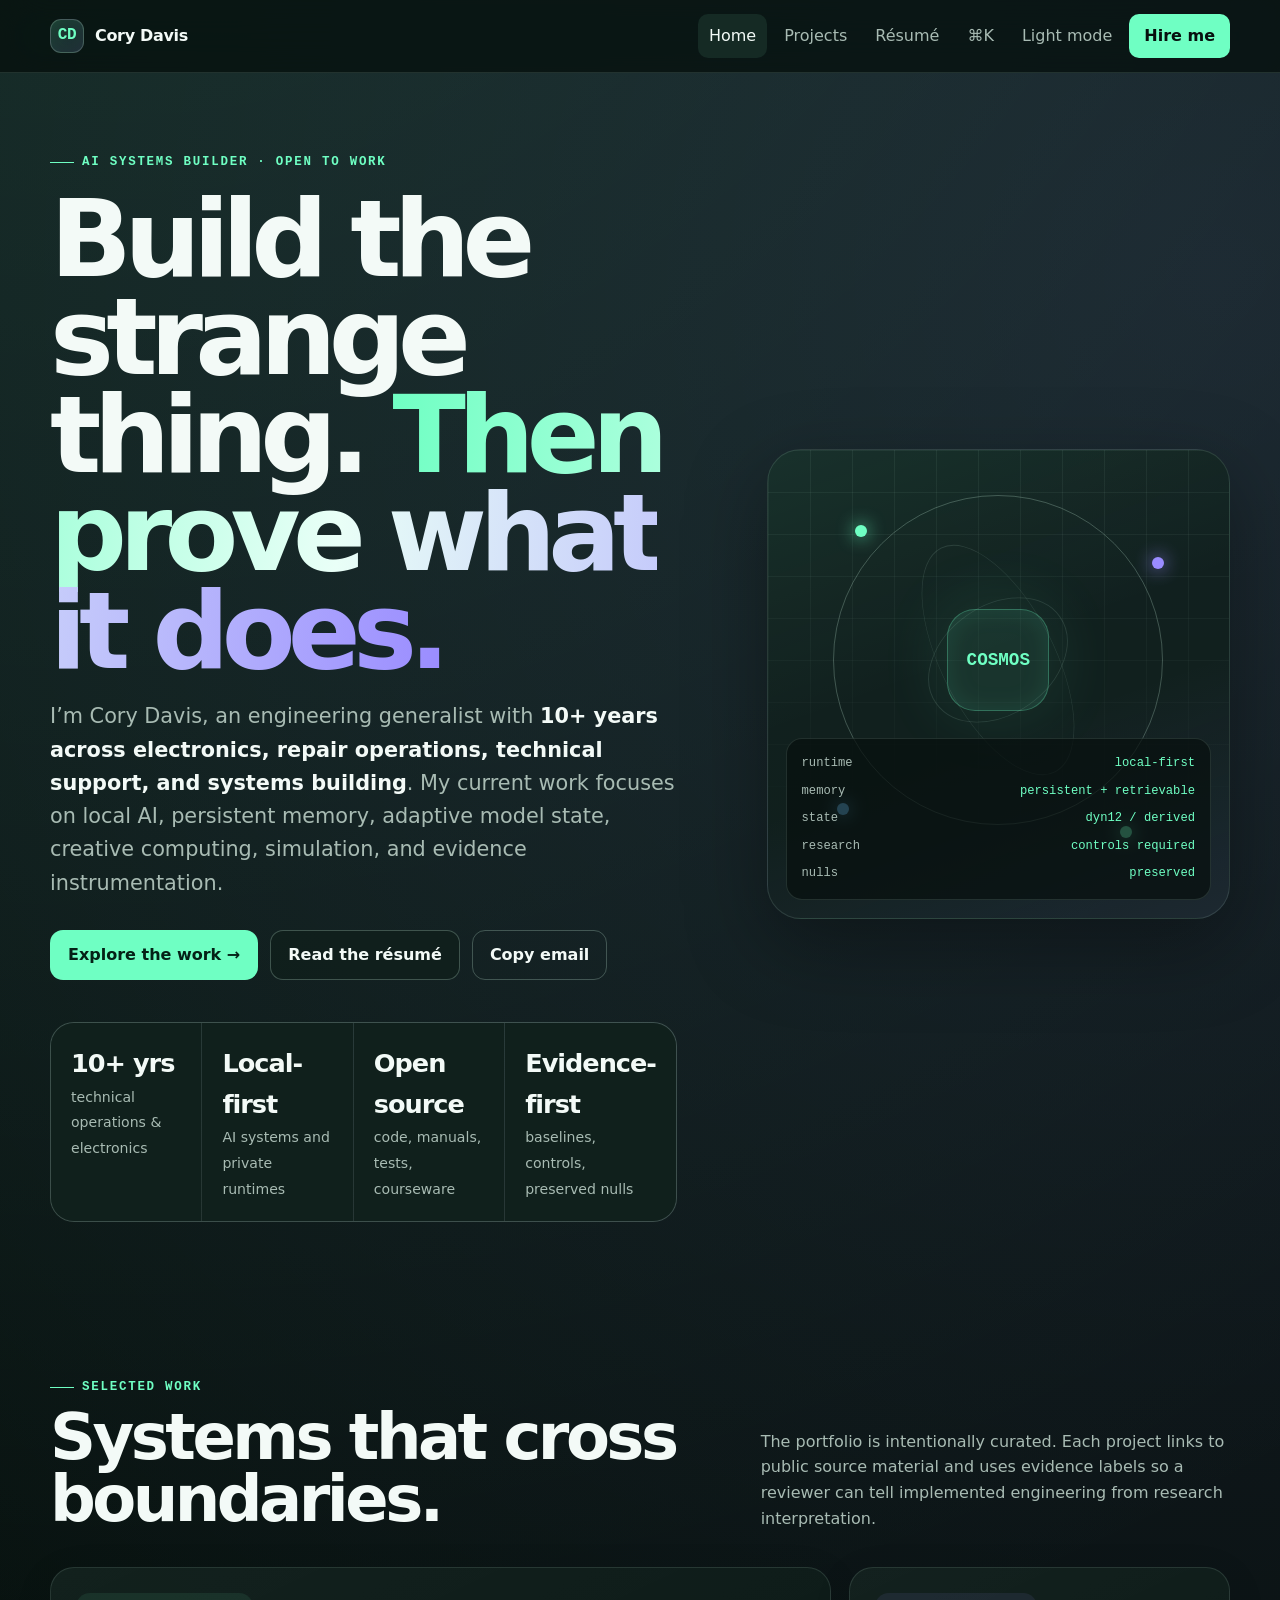
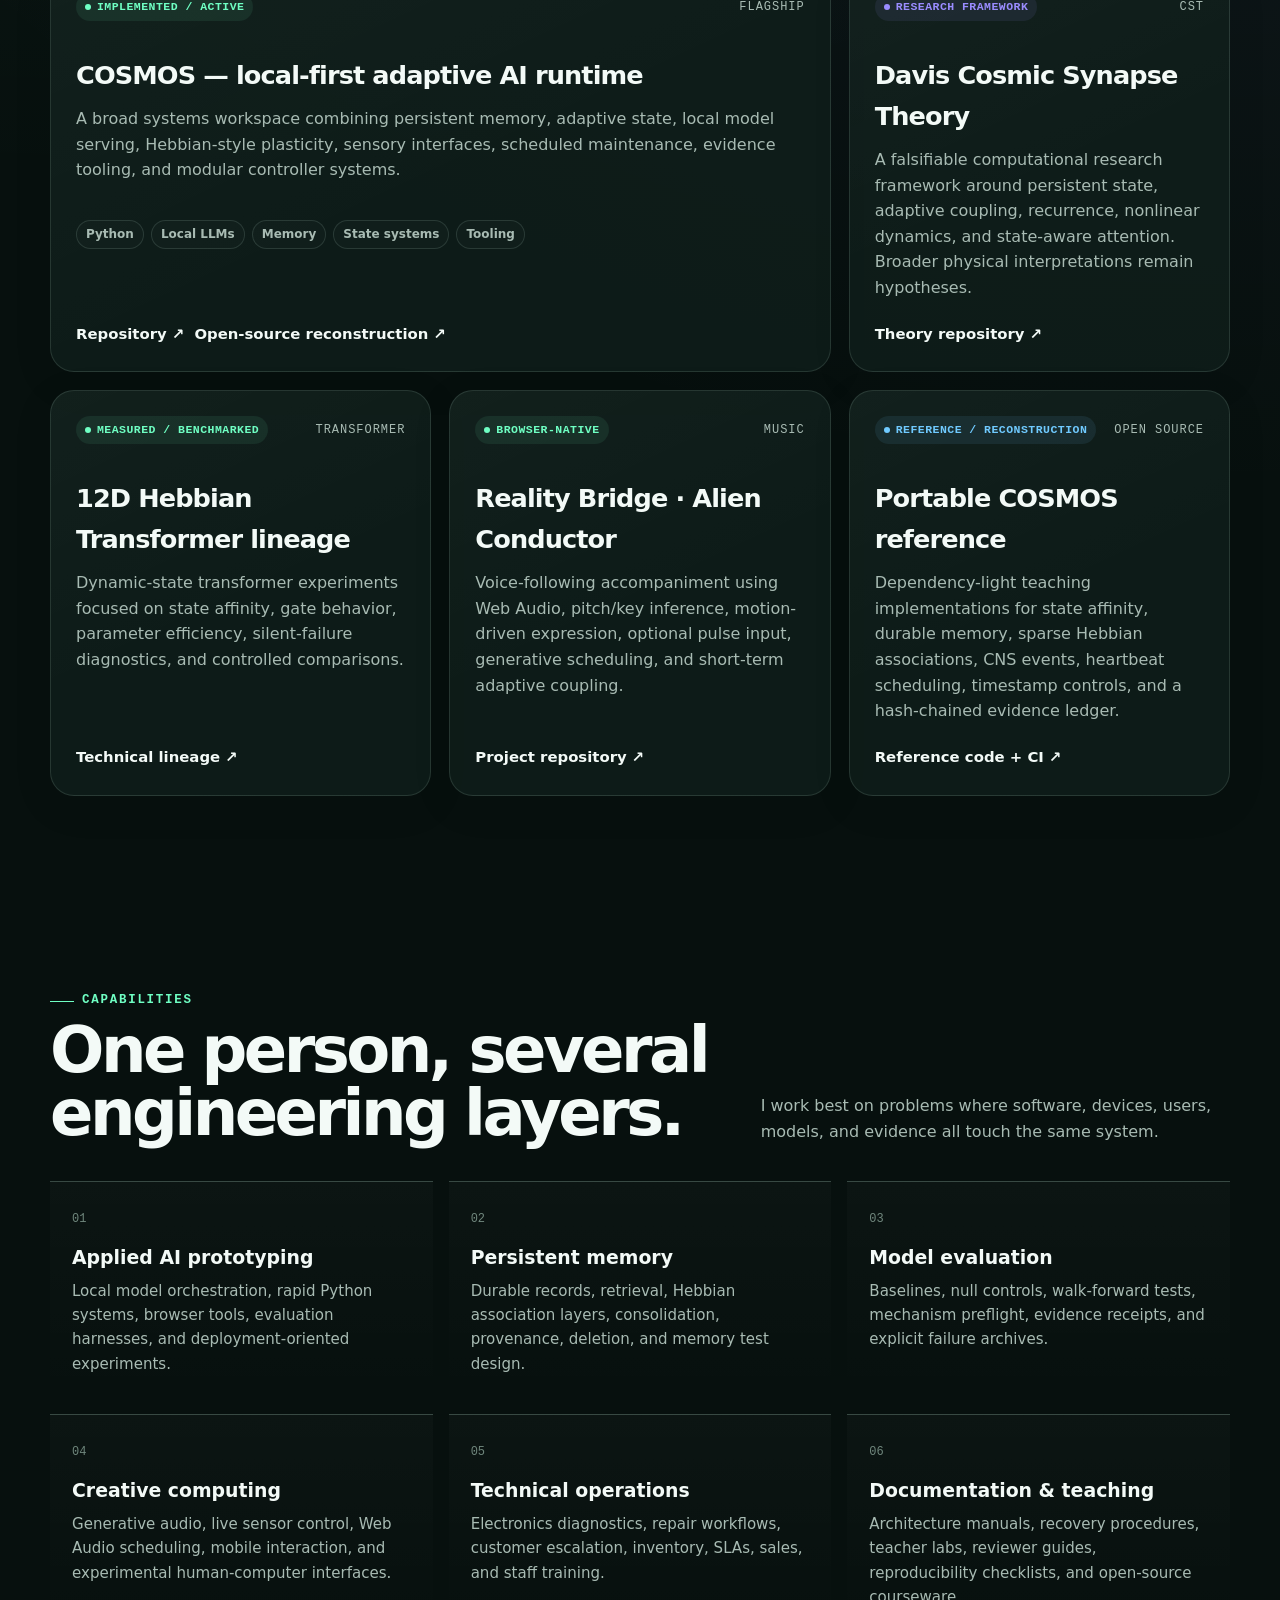
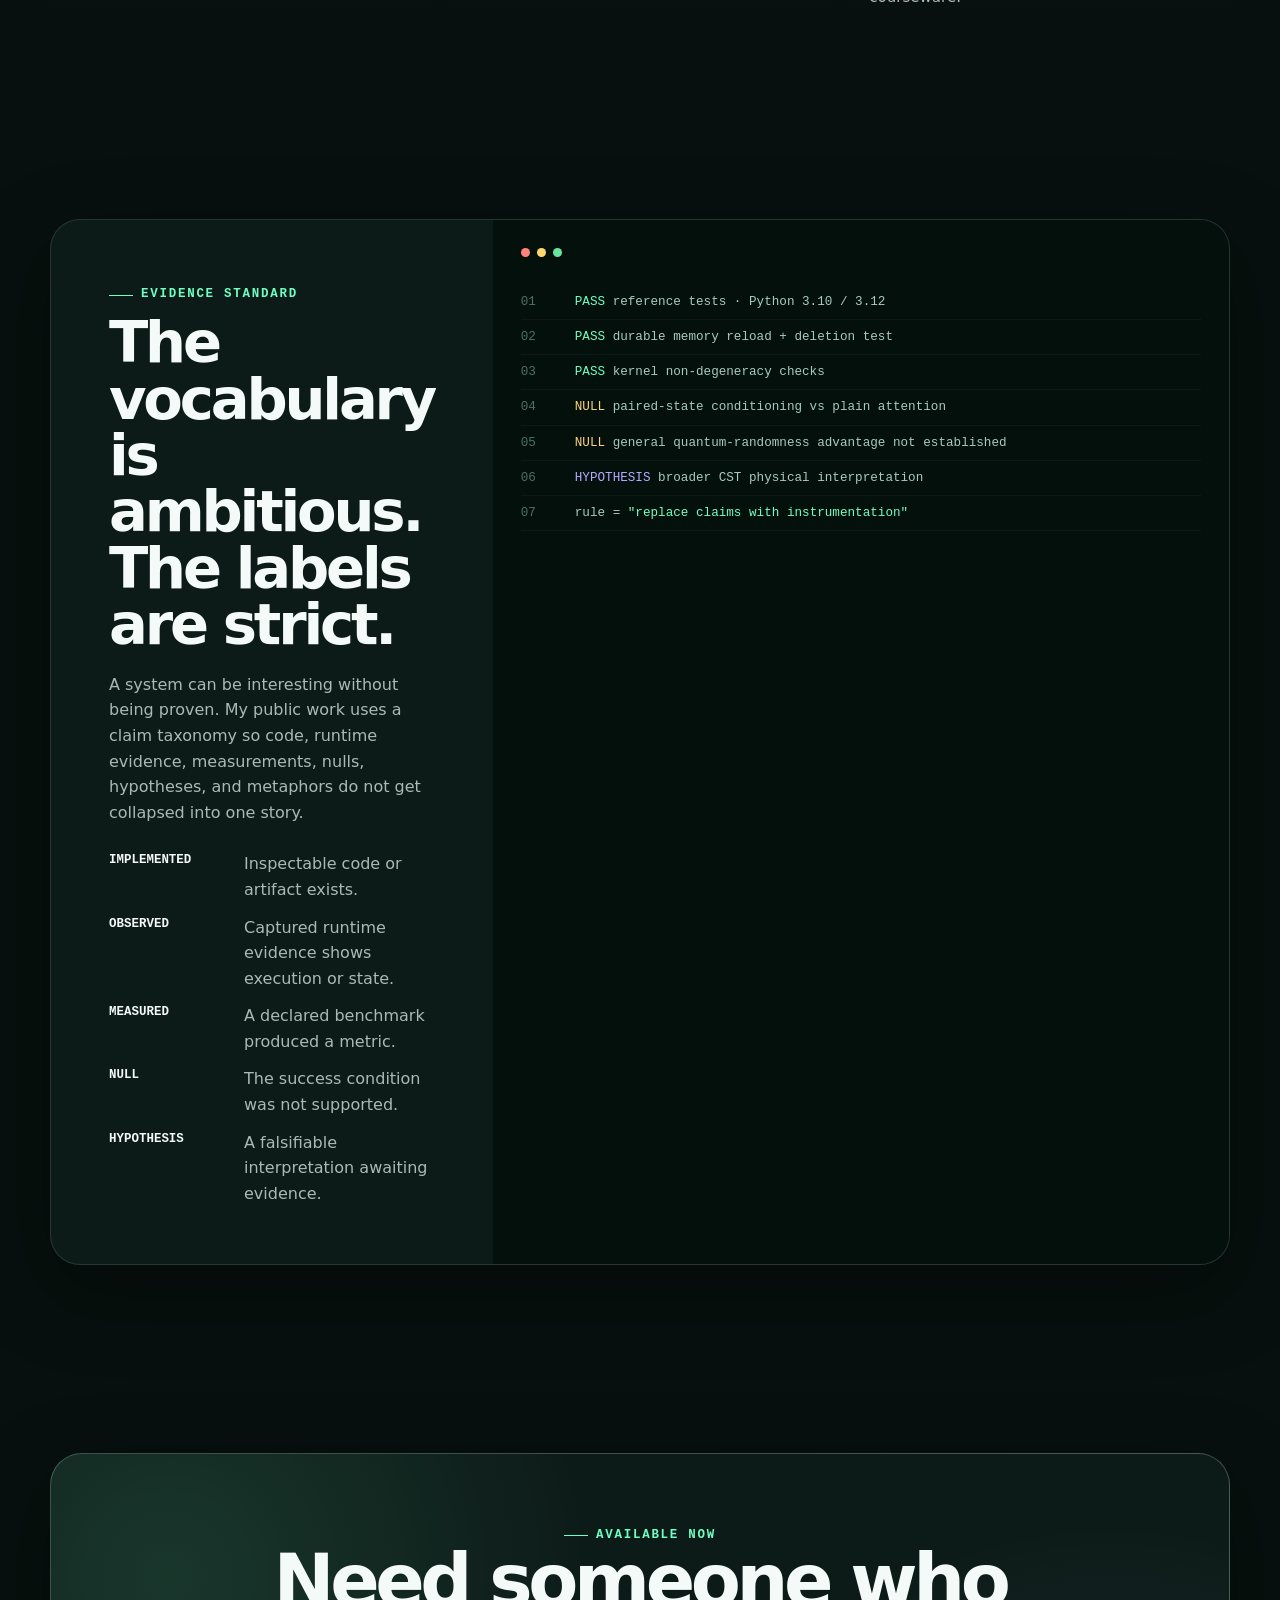
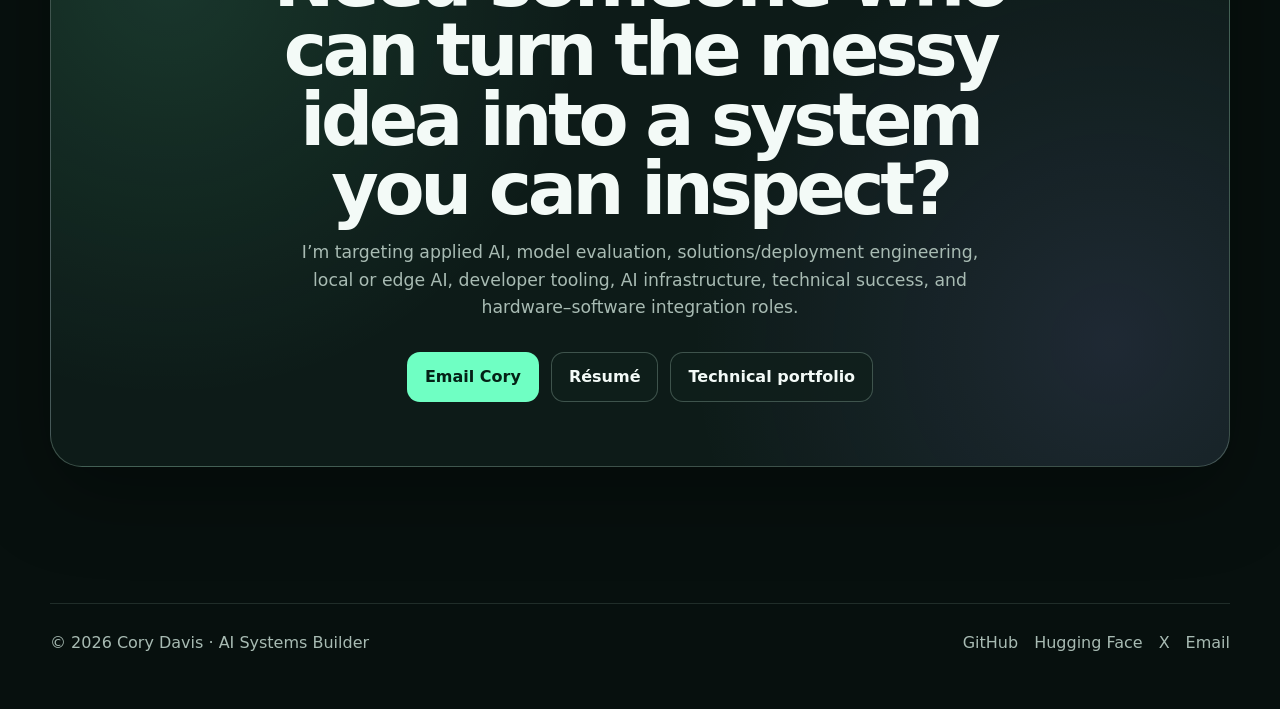
==== index.html @ ccd1b3ae "build: add recruiter homepage project explorer resume and Pages deployment" ====
<!doctype html>
<html lang="en">
<head>
  <meta charset="utf-8" />
  <meta name="viewport" content="width=device-width, initial-scale=1, viewport-fit=cover" />
  <meta name="theme-color" content="#07100e" />
  <meta name="description" content="Cory Davis — AI systems builder working across local AI, persistent memory, adaptive state, model evaluation, creative computing, simulation, and electronics." />
  <meta property="og:title" content="Cory Davis — AI Systems Builder" />
  <meta property="og:description" content="Local AI. Persistent memory. Adaptive systems. Evidence-first engineering." />
  <meta property="og:type" content="website" />
  <meta property="og:url" content="https://navisworld.github.io/Cory-Davis-portfolio-/" />
  <title>Cory Davis — AI Systems Builder</title>
  <link rel="canonical" href="https://navisworld.github.io/Cory-Davis-portfolio-/" />
  <link rel="stylesheet" href="styles.css" />
  <script type="application/ld+json">{"@context":"https://schema.org","@type":"Person","name":"Cory Davis","jobTitle":"AI Systems Builder","email":"mailto:pheras.king@gmail.com","url":"https://navisworld.github.io/Cory-Davis-portfolio-/","sameAs":["https://github.com/NavisWORLD","https://huggingface.co/phera-ra/QC67_cosmo","https://x.com/corebear667"]}</script>
</head>
<body>
  <a class="skip-link" href="#content">Skip to content</a>

  <header class="site-header">
    <div class="site-shell header-inner">
      <a class="brand" href="index.html" aria-label="Cory Davis home"><span class="brand-mark">CD</span><span class="brand-text">Cory Davis</span></a>
      <nav class="nav" aria-label="Primary navigation">
        <a href="index.html" aria-current="page">Home</a>
        <a href="projects.html">Projects</a>
        <a href="resume.html">Résumé</a>
        <button type="button" data-command-open title="Open command palette">⌘K</button>
        <button type="button" data-theme-toggle><span data-theme-label>Light mode</span></button>
        <a class="hire-link" href="mailto:pheras.king@gmail.com?subject=Opportunity%20for%20Cory%20Davis">Hire me</a>
      </nav>
    </div>
  </header>

  <main id="content">
    <section class="hero">
      <div class="site-shell">
        <div class="hero-grid">
          <div class="reveal">
            <span class="eyebrow">AI systems builder · open to work</span>
            <h1>Build the strange thing. <span class="gradient-text">Then prove what it does.</span></h1>
            <p class="hero-copy">I’m Cory Davis, an engineering generalist with <strong>10+ years across electronics, repair operations, technical support, and systems building</strong>. My current work focuses on local AI, persistent memory, adaptive model state, creative computing, simulation, and evidence instrumentation.</p>
            <div class="hero-actions">
              <a class="btn btn-primary" href="projects.html">Explore the work →</a>
              <a class="btn" href="resume.html">Read the résumé</a>
              <button class="btn btn-ghost" type="button" data-copy-email>Copy email</button>
            </div>

            <div class="stat-strip" aria-label="Career focus summary">
              <div class="stat"><strong>10+ yrs</strong><span>technical operations & electronics</span></div>
              <div class="stat"><strong>Local-first</strong><span>AI systems and private runtimes</span></div>
              <div class="stat"><strong>Open source</strong><span>code, manuals, tests, courseware</span></div>
              <div class="stat"><strong>Evidence-first</strong><span>baselines, controls, preserved nulls</span></div>
            </div>
          </div>

          <div class="hero-panel reveal" aria-label="COSMOS architecture visualization">
            <div class="orbit" aria-hidden="true"></div>
            <div class="core">COSMOS</div>
            <div class="node n1" aria-hidden="true"></div>
            <div class="node n2" aria-hidden="true"></div>
            <div class="node n3" aria-hidden="true"></div>
            <div class="node n4" aria-hidden="true"></div>
            <div class="panel-code">
              <div class="code-line"><span>runtime</span><span>local-first</span></div>
              <div class="code-line"><span>memory</span><span>persistent + retrievable</span></div>
              <div class="code-line"><span>state</span><span>dyn12 / derived</span></div>
              <div class="code-line"><span>research</span><span>controls required</span></div>
              <div class="code-line"><span>nulls</span><span>preserved</span></div>
            </div>
          </div>
        </div>
      </div>
    </section>

    <section>
      <div class="site-shell">
        <div class="section-head reveal">
          <div><span class="eyebrow">Selected work</span><h2>Systems that cross boundaries.</h2></div>
          <p>The portfolio is intentionally curated. Each project links to public source material and uses evidence labels so a reviewer can tell implemented engineering from research interpretation.</p>
        </div>

        <div class="cards">
          <article class="card featured reveal">
            <div class="card-kicker"><span class="badge implemented">Implemented / active</span><span>Flagship</span></div>
            <h3>COSMOS — local-first adaptive AI runtime</h3>
            <p>A broad systems workspace combining persistent memory, adaptive state, local model serving, Hebbian-style plasticity, sensory interfaces, scheduled maintenance, evidence tooling, and modular controller systems.</p>
            <div class="tag-row"><span class="tag">Python</span><span class="tag">Local LLMs</span><span class="tag">Memory</span><span class="tag">State systems</span><span class="tag">Tooling</span></div>
            <div class="card-links"><a class="inline-link" href="https://github.com/NavisWORLD/Cosmos" target="_blank" rel="noreferrer">Repository ↗</a><a class="inline-link" href="https://github.com/NavisWORLD/Cosmos/pull/2" target="_blank" rel="noreferrer">Open-source reconstruction ↗</a></div>
          </article>

          <article class="card reveal">
            <div class="card-kicker"><span class="badge hypothesis">Research framework</span><span>CST</span></div>
            <h3>Davis Cosmic Synapse Theory</h3>
            <p>A falsifiable computational research framework around persistent state, adaptive coupling, recurrence, nonlinear dynamics, and state-aware attention. Broader physical interpretations remain hypotheses.</p>
            <div class="card-links"><a class="inline-link" href="https://github.com/NavisWORLD/The-theory-of-CST" target="_blank" rel="noreferrer">Theory repository ↗</a></div>
          </article>

          <article class="card reveal">
            <div class="card-kicker"><span class="badge measured">Measured / benchmarked</span><span>Transformer</span></div>
            <h3>12D Hebbian Transformer lineage</h3>
            <p>Dynamic-state transformer experiments focused on state affinity, gate behavior, parameter efficiency, silent-failure diagnostics, and controlled comparisons.</p>
            <div class="card-links"><a class="inline-link" href="https://github.com/NavisWORLD/The-Cosmic-Davis-12D-Hebbian-Transformer-ver.4.2" target="_blank" rel="noreferrer">Technical lineage ↗</a></div>
          </article>

          <article class="card reveal">
            <div class="card-kicker"><span class="badge implemented">Browser-native</span><span>Music</span></div>
            <h3>Reality Bridge · Alien Conductor</h3>
            <p>Voice-following accompaniment using Web Audio, pitch/key inference, motion-driven expression, optional pulse input, generative scheduling, and short-term adaptive coupling.</p>
            <div class="card-links"><a class="inline-link" href="https://github.com/NavisWORLD/-reality-bridge-alien-conductor-local-ai-band" target="_blank" rel="noreferrer">Project repository ↗</a></div>
          </article>

          <article class="card reveal">
            <div class="card-kicker"><span class="badge reconstruction">Reference / reconstruction</span><span>Open source</span></div>
            <h3>Portable COSMOS reference</h3>
            <p>Dependency-light teaching implementations for state affinity, durable memory, sparse Hebbian associations, CNS events, heartbeat scheduling, timestamp controls, and a hash-chained evidence ledger.</p>
            <div class="card-links"><a class="inline-link" href="https://github.com/NavisWORLD/Cosmos/pull/2" target="_blank" rel="noreferrer">Reference code + CI ↗</a></div>
          </article>
        </div>
      </div>
    </section>

    <section>
      <div class="site-shell">
        <div class="section-head reveal">
          <div><span class="eyebrow">Capabilities</span><h2>One person, several engineering layers.</h2></div>
          <p>I work best on problems where software, devices, users, models, and evidence all touch the same system.</p>
        </div>
        <div class="capability-grid">
          <div class="capability reveal"><span class="number">01</span><h3>Applied AI prototyping</h3><p>Local model orchestration, rapid Python systems, browser tools, evaluation harnesses, and deployment-oriented experiments.</p></div>
          <div class="capability reveal"><span class="number">02</span><h3>Persistent memory</h3><p>Durable records, retrieval, Hebbian association layers, consolidation, provenance, deletion, and memory test design.</p></div>
          <div class="capability reveal"><span class="number">03</span><h3>Model evaluation</h3><p>Baselines, null controls, walk-forward tests, mechanism preflight, evidence receipts, and explicit failure archives.</p></div>
          <div class="capability reveal"><span class="number">04</span><h3>Creative computing</h3><p>Generative audio, live sensor control, Web Audio scheduling, mobile interaction, and experimental human-computer interfaces.</p></div>
          <div class="capability reveal"><span class="number">05</span><h3>Technical operations</h3><p>Electronics diagnostics, repair workflows, customer escalation, inventory, SLAs, sales, and staff training.</p></div>
          <div class="capability reveal"><span class="number">06</span><h3>Documentation & teaching</h3><p>Architecture manuals, recovery procedures, teacher labs, reviewer guides, reproducibility checklists, and open-source courseware.</p></div>
        </div>
      </div>
    </section>

    <section>
      <div class="site-shell">
        <div class="evidence-panel reveal">
          <div class="evidence-copy">
            <span class="eyebrow">Evidence standard</span>
            <h2>The vocabulary is ambitious. The labels are strict.</h2>
            <p>A system can be interesting without being proven. My public work uses a claim taxonomy so code, runtime evidence, measurements, nulls, hypotheses, and metaphors do not get collapsed into one story.</p>
            <ul class="evidence-list">
              <li><strong>IMPLEMENTED</strong><span>Inspectable code or artifact exists.</span></li>
              <li><strong>OBSERVED</strong><span>Captured runtime evidence shows execution or state.</span></li>
              <li><strong>MEASURED</strong><span>A declared benchmark produced a metric.</span></li>
              <li><strong>NULL</strong><span>The success condition was not supported.</span></li>
              <li><strong>HYPOTHESIS</strong><span>A falsifiable interpretation awaiting evidence.</span></li>
            </ul>
          </div>
          <div class="evidence-code" aria-label="Example evidence terminal">
            <div class="terminal-head"><span></span><span></span><span></span></div>
            <div class="terminal-line"><span class="ln">01</span><span><span class="ok">PASS</span> reference tests · Python 3.10 / 3.12</span></div>
            <div class="terminal-line"><span class="ln">02</span><span><span class="ok">PASS</span> durable memory reload + deletion test</span></div>
            <div class="terminal-line"><span class="ln">03</span><span><span class="ok">PASS</span> kernel non-degeneracy checks</span></div>
            <div class="terminal-line"><span class="ln">04</span><span><span class="warn">NULL</span> paired-state conditioning vs plain attention</span></div>
            <div class="terminal-line"><span class="ln">05</span><span><span class="warn">NULL</span> general quantum-randomness advantage not established</span></div>
            <div class="terminal-line"><span class="ln">06</span><span><span class="violet">HYPOTHESIS</span> broader CST physical interpretation</span></div>
            <div class="terminal-line"><span class="ln">07</span><span>rule = <span class="ok">"replace claims with instrumentation"</span></span></div>
          </div>
        </div>
      </div>
    </section>

    <section>
      <div class="site-shell">
        <div class="cta reveal">
          <span class="eyebrow">Available now</span>
          <h2>Need someone who can turn the messy idea into a system you can inspect?</h2>
          <p>I’m targeting applied AI, model evaluation, solutions/deployment engineering, local or edge AI, developer tooling, AI infrastructure, technical success, and hardware–software integration roles.</p>
          <div class="hero-actions"><a class="btn btn-primary" href="mailto:pheras.king@gmail.com?subject=Let%27s%20talk%20about%20a%20role">Email Cory</a><a class="btn" href="resume.html">Résumé</a><a class="btn" href="projects.html">Technical portfolio</a></div>
        </div>
      </div>
    </section>
  </main>

  <footer class="site-footer">
    <div class="site-shell footer-grid">
      <span>© <span data-year></span> Cory Davis · AI Systems Builder</span>
      <div class="footer-links"><a href="https://github.com/NavisWORLD" target="_blank" rel="noreferrer">GitHub</a><a href="https://huggingface.co/phera-ra/QC67_cosmo" target="_blank" rel="noreferrer">Hugging Face</a><a href="https://x.com/corebear667" target="_blank" rel="noreferrer">X</a><a href="mailto:pheras.king@gmail.com">Email</a></div>
    </div>
  </footer>

  <div class="command-palette" data-command-palette aria-hidden="true">
    <div class="command-box" role="dialog" aria-modal="true" aria-label="Quick navigation">
      <input class="command-input" data-command-input type="search" placeholder="Jump to a page or project…" aria-label="Search portfolio commands" />
      <div class="command-results">
        <a class="command-item" data-command-item href="projects.html"><span>Explore all projects</span><span class="command-key">Projects</span></a>
        <a class="command-item" data-command-item href="resume.html"><span>Open web résumé</span><span class="command-key">Résumé</span></a>
        <a class="command-item" data-command-item href="https://github.com/NavisWORLD/Cosmos" target="_blank" rel="noreferrer"><span>Open COSMOS</span><span class="command-key">GitHub</span></a>
        <a class="command-item" data-command-item href="https://github.com/NavisWORLD/The-theory-of-CST" target="_blank" rel="noreferrer"><span>Read CST repository</span><span class="command-key">Research</span></a>
        <a class="command-item" data-command-item href="mailto:pheras.king@gmail.com"><span>Contact Cory</span><span class="command-key">Email</span></a>
      </div>
    </div>
  </div>

  <script src="app.js" defer></script>
</body>
</html>
---- styles.css ----
:root {
  color-scheme: dark;
  --bg: #07100e;
  --bg-soft: #0b1714;
  --panel: rgba(16, 31, 27, 0.78);
  --panel-solid: #10201c;
  --panel-2: #152a24;
  --text: #f3faf7;
  --muted: #a8bbb3;
  --faint: #70877d;
  --line: rgba(211, 255, 234, 0.12);
  --line-strong: rgba(211, 255, 234, 0.24);
  --accent: #6fffc3;
  --accent-2: #9a8cff;
  --accent-3: #70caff;
  --warning: #ffd479;
  --danger: #ff8e9e;
  --shadow: 0 26px 80px rgba(0, 0, 0, 0.34);
  --radius: 24px;
  --radius-sm: 14px;
  --max: 1180px;
  --mono: "SFMono-Regular", Consolas, "Liberation Mono", Menlo, monospace;
  --sans: Inter, ui-sans-serif, system-ui, -apple-system, BlinkMacSystemFont, "Segoe UI", sans-serif;
}

:root[data-theme="light"] {
  color-scheme: light;
  --bg: #f3f8f5;
  --bg-soft: #eaf2ed;
  --panel: rgba(255, 255, 255, 0.82);
  --panel-solid: #ffffff;
  --panel-2: #e5eee9;
  --text: #13231d;
  --muted: #536961;
  --faint: #708079;
  --line: rgba(18, 58, 43, 0.12);
  --line-strong: rgba(18, 58, 43, 0.24);
  --accent: #087f58;
  --accent-2: #6556d8;
  --accent-3: #126d9e;
  --shadow: 0 26px 80px rgba(26, 61, 47, 0.14);
}

* { box-sizing: border-box; }
html { scroll-behavior: smooth; }
body {
  margin: 0;
  min-height: 100vh;
  background:
    radial-gradient(circle at 10% -10%, rgba(111,255,195,.13), transparent 38%),
    radial-gradient(circle at 95% 5%, rgba(154,140,255,.12), transparent 34%),
    var(--bg);
  color: var(--text);
  font-family: var(--sans);
  line-height: 1.6;
  -webkit-font-smoothing: antialiased;
}

a { color: inherit; }
button, input { font: inherit; }
button { color: inherit; }
img, svg { max-width: 100%; }
::selection { background: rgba(111,255,195,.25); }

.skip-link {
  position: fixed;
  left: 12px;
  top: -60px;
  z-index: 9999;
  padding: 10px 14px;
  border-radius: 10px;
  background: var(--text);
  color: var(--bg);
  transition: top .2s ease;
}
.skip-link:focus { top: 12px; }

.site-shell { width: min(calc(100% - 32px), var(--max)); margin-inline: auto; }

.site-header {
  position: sticky;
  top: 0;
  z-index: 100;
  border-bottom: 1px solid var(--line);
  background: color-mix(in srgb, var(--bg) 78%, transparent);
  backdrop-filter: blur(22px) saturate(140%);
}
.header-inner {
  min-height: 72px;
  display: flex;
  align-items: center;
  justify-content: space-between;
  gap: 20px;
}
.brand {
  display: inline-flex;
  align-items: center;
  gap: 11px;
  text-decoration: none;
  font-weight: 800;
  letter-spacing: -.02em;
}
.brand-mark {
  width: 34px;
  height: 34px;
  display: grid;
  place-items: center;
  border: 1px solid var(--line-strong);
  border-radius: 11px;
  background: linear-gradient(145deg, rgba(111,255,195,.15), rgba(154,140,255,.13));
  font-family: var(--mono);
  color: var(--accent);
  box-shadow: inset 0 0 24px rgba(111,255,195,.08);
}
.nav { display: flex; align-items: center; gap: 6px; }
.nav a, .nav button {
  border: 0;
  background: none;
  text-decoration: none;
  color: var(--muted);
  padding: 9px 11px;
  border-radius: 10px;
  cursor: pointer;
  transition: color .2s ease, background .2s ease;
}
.nav a:hover, .nav a[aria-current="page"], .nav button:hover {
  color: var(--text);
  background: var(--panel-2);
}
.nav .hire-link {
  color: var(--bg);
  background: var(--accent);
  font-weight: 800;
  padding-inline: 15px;
}
.nav .hire-link:hover { color: var(--bg); background: color-mix(in srgb, var(--accent) 84%, white); }
.menu-toggle { display: none; }

.hero {
  min-height: calc(100vh - 72px);
  display: grid;
  align-items: center;
  padding: 72px 0 54px;
}
.hero-grid {
  display: grid;
  grid-template-columns: minmax(0, 1.15fr) minmax(300px, .85fr);
  gap: clamp(38px, 7vw, 92px);
  align-items: center;
}
.eyebrow {
  display: inline-flex;
  align-items: center;
  gap: 8px;
  color: var(--accent);
  font-family: var(--mono);
  text-transform: uppercase;
  font-size: .78rem;
  font-weight: 800;
  letter-spacing: .14em;
}
.eyebrow::before {
  content: "";
  width: 24px;
  height: 1px;
  background: currentColor;
}
.hero h1 {
  margin: 18px 0 20px;
  font-size: clamp(3.15rem, 8.4vw, 7.1rem);
  line-height: .91;
  letter-spacing: -.072em;
  max-width: 10ch;
}
.hero h1 .gradient-text {
  background: linear-gradient(95deg, var(--accent), #e9fff7 44%, var(--accent-2));
  -webkit-background-clip: text;
  background-clip: text;
  color: transparent;
}
.hero-copy {
  max-width: 720px;
  color: var(--muted);
  font-size: clamp(1.08rem, 2vw, 1.3rem);
}
.hero-copy strong { color: var(--text); }
.hero-actions { display: flex; flex-wrap: wrap; gap: 12px; margin-top: 30px; }
.btn {
  display: inline-flex;
  align-items: center;
  justify-content: center;
  gap: 9px;
  min-height: 48px;
  padding: 11px 17px;
  border: 1px solid var(--line-strong);
  border-radius: 13px;
  background: var(--panel);
  color: var(--text);
  text-decoration: none;
  font-weight: 800;
  cursor: pointer;
  transition: transform .18s ease, border .18s ease, background .18s ease;
}
.btn:hover { transform: translateY(-2px); border-color: color-mix(in srgb, var(--accent) 55%, var(--line)); }
.btn-primary { background: var(--accent); color: #042116; border-color: transparent; }
.btn-primary:hover { background: color-mix(in srgb, var(--accent) 88%, white); }
.btn-ghost { background: transparent; }

.hero-panel {
  position: relative;
  min-height: 470px;
  border: 1px solid var(--line);
  border-radius: 34px;
  overflow: hidden;
  background:
    linear-gradient(160deg, rgba(111,255,195,.075), transparent 45%),
    linear-gradient(340deg, rgba(154,140,255,.09), transparent 42%),
    var(--panel);
  box-shadow: var(--shadow);
  isolation: isolate;
}
.hero-panel::before {
  content: "";
  position: absolute;
  inset: 0;
  background-image:
    linear-gradient(var(--line) 1px, transparent 1px),
    linear-gradient(90deg, var(--line) 1px, transparent 1px);
  background-size: 42px 42px;
  mask-image: linear-gradient(to bottom, black, transparent 90%);
  opacity: .55;
  z-index: -1;
}
.orbit {
  position: absolute;
  width: 330px;
  aspect-ratio: 1;
  left: 50%;
  top: 45%;
  transform: translate(-50%, -50%);
  border: 1px solid var(--line-strong);
  border-radius: 50%;
}
.orbit::before, .orbit::after {
  content: "";
  position: absolute;
  inset: 38px;
  border: 1px solid var(--line);
  border-radius: 50%;
  transform: rotate(63deg) scaleY(.45);
}
.orbit::after { inset: 88px; transform: rotate(-35deg) scaleY(.72); }
.core {
  position: absolute;
  left: 50%;
  top: 45%;
  transform: translate(-50%, -50%);
  width: 102px;
  aspect-ratio: 1;
  border-radius: 28px;
  display: grid;
  place-items: center;
  font-family: var(--mono);
  font-size: 1.1rem;
  font-weight: 900;
  color: var(--accent);
  background: rgba(111,255,195,.09);
  border: 1px solid rgba(111,255,195,.3);
  box-shadow: 0 0 70px rgba(111,255,195,.12), inset 0 0 28px rgba(111,255,195,.09);
}
.node {
  position: absolute;
  width: 12px;
  height: 12px;
  border-radius: 50%;
  background: var(--accent);
  box-shadow: 0 0 18px var(--accent);
}
.node.n1 { top: 16%; left: 19%; }
.node.n2 { top: 23%; right: 14%; background: var(--accent-2); box-shadow: 0 0 18px var(--accent-2); }
.node.n3 { bottom: 22%; left: 15%; background: var(--accent-3); box-shadow: 0 0 18px var(--accent-3); }
.node.n4 { bottom: 17%; right: 21%; }
.panel-code {
  position: absolute;
  left: 18px;
  right: 18px;
  bottom: 18px;
  display: grid;
  gap: 8px;
  padding: 15px;
  border: 1px solid var(--line);
  border-radius: 16px;
  background: color-mix(in srgb, var(--bg) 72%, transparent);
  font-family: var(--mono);
  font-size: .76rem;
  color: var(--muted);
}
.code-line { display: flex; justify-content: space-between; gap: 16px; }
.code-line span:last-child { color: var(--accent); }

.stat-strip {
  display: grid;
  grid-template-columns: repeat(4, 1fr);
  gap: 1px;
  margin-top: 42px;
  border: 1px solid var(--line);
  border-radius: var(--radius);
  overflow: hidden;
  background: var(--line);
}
.stat { padding: 20px; background: var(--panel-solid); }
.stat strong { display: block; font-size: 1.6rem; letter-spacing: -.04em; }
.stat span { color: var(--muted); font-size: .88rem; }

section { padding: 94px 0; }
.section-head {
  display: grid;
  grid-template-columns: minmax(0, .8fr) minmax(260px, .55fr);
  gap: 28px;
  align-items: end;
  margin-bottom: 36px;
}
.section-head h2 {
  margin: 8px 0 0;
  font-size: clamp(2.2rem, 5vw, 4.2rem);
  line-height: .98;
  letter-spacing: -.055em;
}
.section-head p { margin: 0; color: var(--muted); }

.cards { display: grid; grid-template-columns: repeat(12, 1fr); gap: 18px; }
.card {
  grid-column: span 4;
  min-height: 320px;
  display: flex;
  flex-direction: column;
  padding: 25px;
  border: 1px solid var(--line);
  border-radius: var(--radius);
  background: linear-gradient(155deg, rgba(255,255,255,.018), transparent 55%), var(--panel);
  box-shadow: 0 10px 40px rgba(0,0,0,.09);
  transition: transform .22s ease, border-color .22s ease, background .22s ease;
}
.card:hover { transform: translateY(-5px); border-color: var(--line-strong); }
.card.featured { grid-column: span 8; }
.card-kicker {
  display: flex;
  align-items: center;
  justify-content: space-between;
  gap: 10px;
  margin-bottom: 34px;
  color: var(--muted);
  font-family: var(--mono);
  font-size: .75rem;
  text-transform: uppercase;
  letter-spacing: .08em;
}
.card h3 { margin: 0 0 10px; font-size: clamp(1.45rem, 2vw, 2rem); letter-spacing: -.035em; }
.card p { color: var(--muted); margin: 0 0 22px; }
.card-links { margin-top: auto; display: flex; flex-wrap: wrap; gap: 10px; }
.inline-link { color: var(--text); text-decoration: none; font-weight: 800; font-size: .93rem; }
.inline-link:hover { color: var(--accent); }

.tag-row { display: flex; flex-wrap: wrap; gap: 7px; margin: 15px 0 22px; }
.tag {
  display: inline-flex;
  align-items: center;
  min-height: 28px;
  padding: 4px 9px;
  border: 1px solid var(--line);
  border-radius: 999px;
  color: var(--muted);
  background: rgba(255,255,255,.015);
  font-size: .75rem;
  font-weight: 700;
}
.badge {
  display: inline-flex;
  align-items: center;
  gap: 6px;
  min-height: 28px;
  padding: 4px 9px;
  border-radius: 999px;
  font-size: .72rem;
  font-weight: 900;
  letter-spacing: .04em;
  text-transform: uppercase;
}
.badge::before { content: ""; width: 6px; height: 6px; border-radius: 50%; background: currentColor; }
.badge.implemented, .badge.measured { color: var(--accent); background: rgba(111,255,195,.08); }
.badge.null { color: var(--warning); background: rgba(255,212,121,.09); }
.badge.hypothesis { color: var(--accent-2); background: rgba(154,140,255,.09); }
.badge.reconstruction { color: var(--accent-3); background: rgba(112,202,255,.09); }

.capability-grid { display: grid; grid-template-columns: repeat(3, 1fr); gap: 16px; }
.capability {
  padding: 22px;
  border-top: 1px solid var(--line-strong);
  background: linear-gradient(to bottom, rgba(255,255,255,.018), transparent);
}
.capability .number { color: var(--faint); font-family: var(--mono); font-size: .75rem; }
.capability h3 { margin: 13px 0 7px; font-size: 1.18rem; }
.capability p { margin: 0; color: var(--muted); font-size: .94rem; }

.evidence-panel {
  display: grid;
  grid-template-columns: .75fr 1.25fr;
  border: 1px solid var(--line);
  border-radius: 30px;
  overflow: hidden;
  background: var(--panel);
  box-shadow: var(--shadow);
}
.evidence-copy { padding: clamp(28px, 5vw, 58px); }
.evidence-copy h2 { margin: 10px 0 18px; font-size: clamp(2.2rem, 4.5vw, 4rem); line-height: .98; letter-spacing: -.055em; }
.evidence-copy p { color: var(--muted); }
.evidence-list { padding: 0; margin: 26px 0 0; list-style: none; display: grid; gap: 12px; }
.evidence-list li { display: grid; grid-template-columns: 120px 1fr; gap: 15px; color: var(--muted); }
.evidence-list strong { color: var(--text); font-family: var(--mono); font-size: .78rem; }
.evidence-code {
  min-height: 520px;
  padding: 28px;
  background: #04100c;
  color: #a8cbbd;
  font-family: var(--mono);
  font-size: .79rem;
  overflow: hidden;
}
:root[data-theme="light"] .evidence-code { background: #10201b; color: #c7dfd5; }
.terminal-head { display: flex; gap: 7px; margin-bottom: 28px; }
.terminal-head span { width: 9px; height: 9px; border-radius: 50%; background: #ff837b; }
.terminal-head span:nth-child(2) { background: #ffd86c; }
.terminal-head span:nth-child(3) { background: #68e69d; }
.terminal-line { display: grid; grid-template-columns: 42px 1fr; gap: 12px; padding: 7px 0; border-bottom: 1px solid rgba(255,255,255,.04); }
.terminal-line .ln { color: #4d7164; }
.terminal-line .ok { color: #6fffc3; }
.terminal-line .warn { color: #ffd479; }
.terminal-line .violet { color: #b5aaff; }

.timeline { position: relative; display: grid; gap: 18px; }
.timeline::before { content: ""; position: absolute; left: 18px; top: 12px; bottom: 12px; width: 1px; background: var(--line-strong); }
.timeline-item { position: relative; display: grid; grid-template-columns: 38px 140px 1fr; gap: 18px; align-items: start; }
.timeline-dot { width: 9px; height: 9px; border-radius: 50%; background: var(--accent); margin: 9px 0 0 14px; box-shadow: 0 0 18px rgba(111,255,195,.4); }
.timeline-year { font-family: var(--mono); color: var(--muted); padding-top: 2px; }
.timeline-body { padding-bottom: 24px; }
.timeline-body h3 { margin: 0 0 7px; }
.timeline-body p { margin: 0; color: var(--muted); }

.cta {
  padding: clamp(30px, 6vw, 64px);
  border: 1px solid var(--line-strong);
  border-radius: 32px;
  background:
    radial-gradient(circle at 10% 20%, rgba(111,255,195,.12), transparent 36%),
    radial-gradient(circle at 90% 80%, rgba(154,140,255,.12), transparent 36%),
    var(--panel);
  text-align: center;
  box-shadow: var(--shadow);
}
.cta h2 { max-width: 820px; margin: 0 auto 16px; font-size: clamp(2.4rem, 5.7vw, 5.2rem); line-height: .95; letter-spacing: -.06em; }
.cta p { max-width: 700px; margin: 0 auto; color: var(--muted); font-size: 1.08rem; }
.cta .hero-actions { justify-content: center; }

.site-footer { padding: 42px 0 54px; color: var(--muted); }
.footer-grid { display: flex; justify-content: space-between; gap: 28px; align-items: center; border-top: 1px solid var(--line); padding-top: 26px; }
.footer-links { display: flex; flex-wrap: wrap; gap: 16px; }
.footer-links a { color: var(--muted); text-decoration: none; }
.footer-links a:hover { color: var(--text); }

.page-hero { padding: 86px 0 38px; }
.page-hero h1 { margin: 15px 0 18px; font-size: clamp(3rem, 7vw, 6.5rem); line-height: .92; letter-spacing: -.065em; }
.page-hero p { max-width: 780px; color: var(--muted); font-size: 1.14rem; }
.filter-bar { display: flex; flex-wrap: wrap; gap: 8px; margin: 28px 0 32px; }
.filter-button {
  border: 1px solid var(--line);
  border-radius: 999px;
  background: transparent;
  color: var(--muted);
  padding: 8px 12px;
  cursor: pointer;
}
.filter-button:hover, .filter-button.active { background: var(--panel-2); color: var(--text); border-color: var(--line-strong); }
.project-list { display: grid; gap: 16px; }
.project-row {
  display: grid;
  grid-template-columns: 190px 1fr minmax(150px, .35fr);
  gap: 24px;
  padding: 25px;
  border: 1px solid var(--line);
  border-radius: 20px;
  background: var(--panel);
}
.project-row[hidden] { display: none; }
.project-row h2 { margin: 0 0 7px; font-size: 1.42rem; }
.project-row p { margin: 0; color: var(--muted); }
.project-meta { font-family: var(--mono); font-size: .77rem; color: var(--faint); }
.project-actions { display: flex; flex-direction: column; gap: 8px; align-items: flex-start; }

.resume-shell { display: grid; grid-template-columns: 260px 1fr; gap: 44px; padding: 64px 0 96px; }
.resume-sidebar { position: sticky; top: 100px; align-self: start; }
.resume-sidebar h1 { font-size: 2.2rem; letter-spacing: -.045em; line-height: 1; margin: 0 0 12px; }
.resume-sidebar p { color: var(--muted); }
.resume-nav { display: grid; gap: 5px; margin-top: 25px; }
.resume-nav a { color: var(--muted); text-decoration: none; padding: 7px 0; }
.resume-nav a:hover { color: var(--accent); }
.resume-main { max-width: 820px; }
.resume-section { padding: 0 0 46px; margin-bottom: 46px; border-bottom: 1px solid var(--line); }
.resume-section h2 { margin: 0 0 22px; font-size: 1rem; font-family: var(--mono); color: var(--accent); letter-spacing: .08em; text-transform: uppercase; }
.resume-entry { display: grid; grid-template-columns: 160px 1fr; gap: 24px; margin: 0 0 28px; }
.resume-entry .when { color: var(--faint); font-family: var(--mono); font-size: .82rem; }
.resume-entry h3 { margin: 0 0 7px; }
.resume-entry p { margin: 0; color: var(--muted); }
.skill-list { display: flex; flex-wrap: wrap; gap: 8px; }

.command-palette {
  position: fixed;
  inset: 0;
  z-index: 1000;
  display: none;
  place-items: start center;
  padding-top: min(16vh, 140px);
  background: rgba(0,0,0,.5);
  backdrop-filter: blur(8px);
}
.command-palette.open { display: grid; }
.command-box {
  width: min(calc(100% - 28px), 620px);
  overflow: hidden;
  border: 1px solid var(--line-strong);
  border-radius: 18px;
  background: var(--panel-solid);
  box-shadow: var(--shadow);
}
.command-input { width: 100%; border: 0; border-bottom: 1px solid var(--line); background: transparent; color: var(--text); padding: 17px; outline: 0; }
.command-results { padding: 7px; display: grid; gap: 3px; max-height: 360px; overflow: auto; }
.command-item { display: flex; justify-content: space-between; gap: 12px; padding: 11px; border-radius: 10px; text-decoration: none; color: var(--muted); }
.command-item:hover, .command-item:focus { background: var(--panel-2); color: var(--text); outline: none; }
.command-key { font-family: var(--mono); color: var(--faint); font-size: .75rem; }

.reveal { opacity: 0; transform: translateY(18px); transition: opacity .55s ease, transform .55s ease; }
.reveal.visible { opacity: 1; transform: translateY(0); }

@media (max-width: 900px) {
  .nav a:not(.hire-link), .nav .theme-toggle, .nav .command-trigger { display: none; }
  .menu-toggle { display: inline-flex !important; }
  .nav.open {
    position: absolute;
    left: 16px;
    right: 16px;
    top: 78px;
    padding: 10px;
    flex-direction: column;
    align-items: stretch;
    border: 1px solid var(--line);
    border-radius: 16px;
    background: var(--panel-solid);
    box-shadow: var(--shadow);
  }
  .nav.open a, .nav.open button { display: block; text-align: left; }
  .hero { min-height: auto; }
  .hero-grid, .section-head, .evidence-panel, .resume-shell { grid-template-columns: 1fr; }
  .hero-panel { min-height: 410px; }
  .stat-strip { grid-template-columns: repeat(2, 1fr); }
  .card, .card.featured { grid-column: span 6; }
  .capability-grid { grid-template-columns: repeat(2, 1fr); }
  .evidence-code { min-height: auto; }
  .resume-sidebar { position: static; }
  .project-row { grid-template-columns: 1fr; }
  .project-actions { flex-direction: row; flex-wrap: wrap; }
}

@media (max-width: 620px) {
  .site-shell { width: min(calc(100% - 22px), var(--max)); }
  .header-inner { min-height: 66px; }
  .brand-text { display: none; }
  .nav .hire-link { padding-inline: 11px; }
  .hero { padding-top: 46px; }
  .hero h1 { font-size: clamp(3rem, 17vw, 5rem); }
  .hero-panel { min-height: 350px; border-radius: 24px; }
  .orbit { width: 260px; }
  .core { width: 84px; border-radius: 22px; }
  .stat-strip { grid-template-columns: 1fr 1fr; }
  .stat { padding: 16px; }
  section { padding: 68px 0; }
  .section-head { margin-bottom: 26px; }
  .cards { display: grid; grid-template-columns: 1fr; }
  .card, .card.featured { grid-column: auto; min-height: 0; }
  .capability-grid { grid-template-columns: 1fr; }
  .evidence-list li { grid-template-columns: 1fr; gap: 2px; }
  .timeline-item { grid-template-columns: 38px 70px 1fr; gap: 9px; }
  .resume-entry { grid-template-columns: 1fr; gap: 5px; }
  .footer-grid { align-items: flex-start; flex-direction: column; }
}

@media (prefers-reduced-motion: reduce) {
  *, *::before, *::after { scroll-behavior: auto !important; transition: none !important; animation: none !important; }
  .reveal { opacity: 1; transform: none; }
}

@media print {
  .site-header, .site-footer, .resume-nav, .no-print, .command-palette { display: none !important; }
  body { background: #fff; color: #111; }
  .resume-shell { display: block; padding: 0; }
  .resume-sidebar { margin-bottom: 30px; }
  .resume-main { max-width: none; }
  .resume-section { break-inside: avoid; }
  a { text-decoration: none; }
}
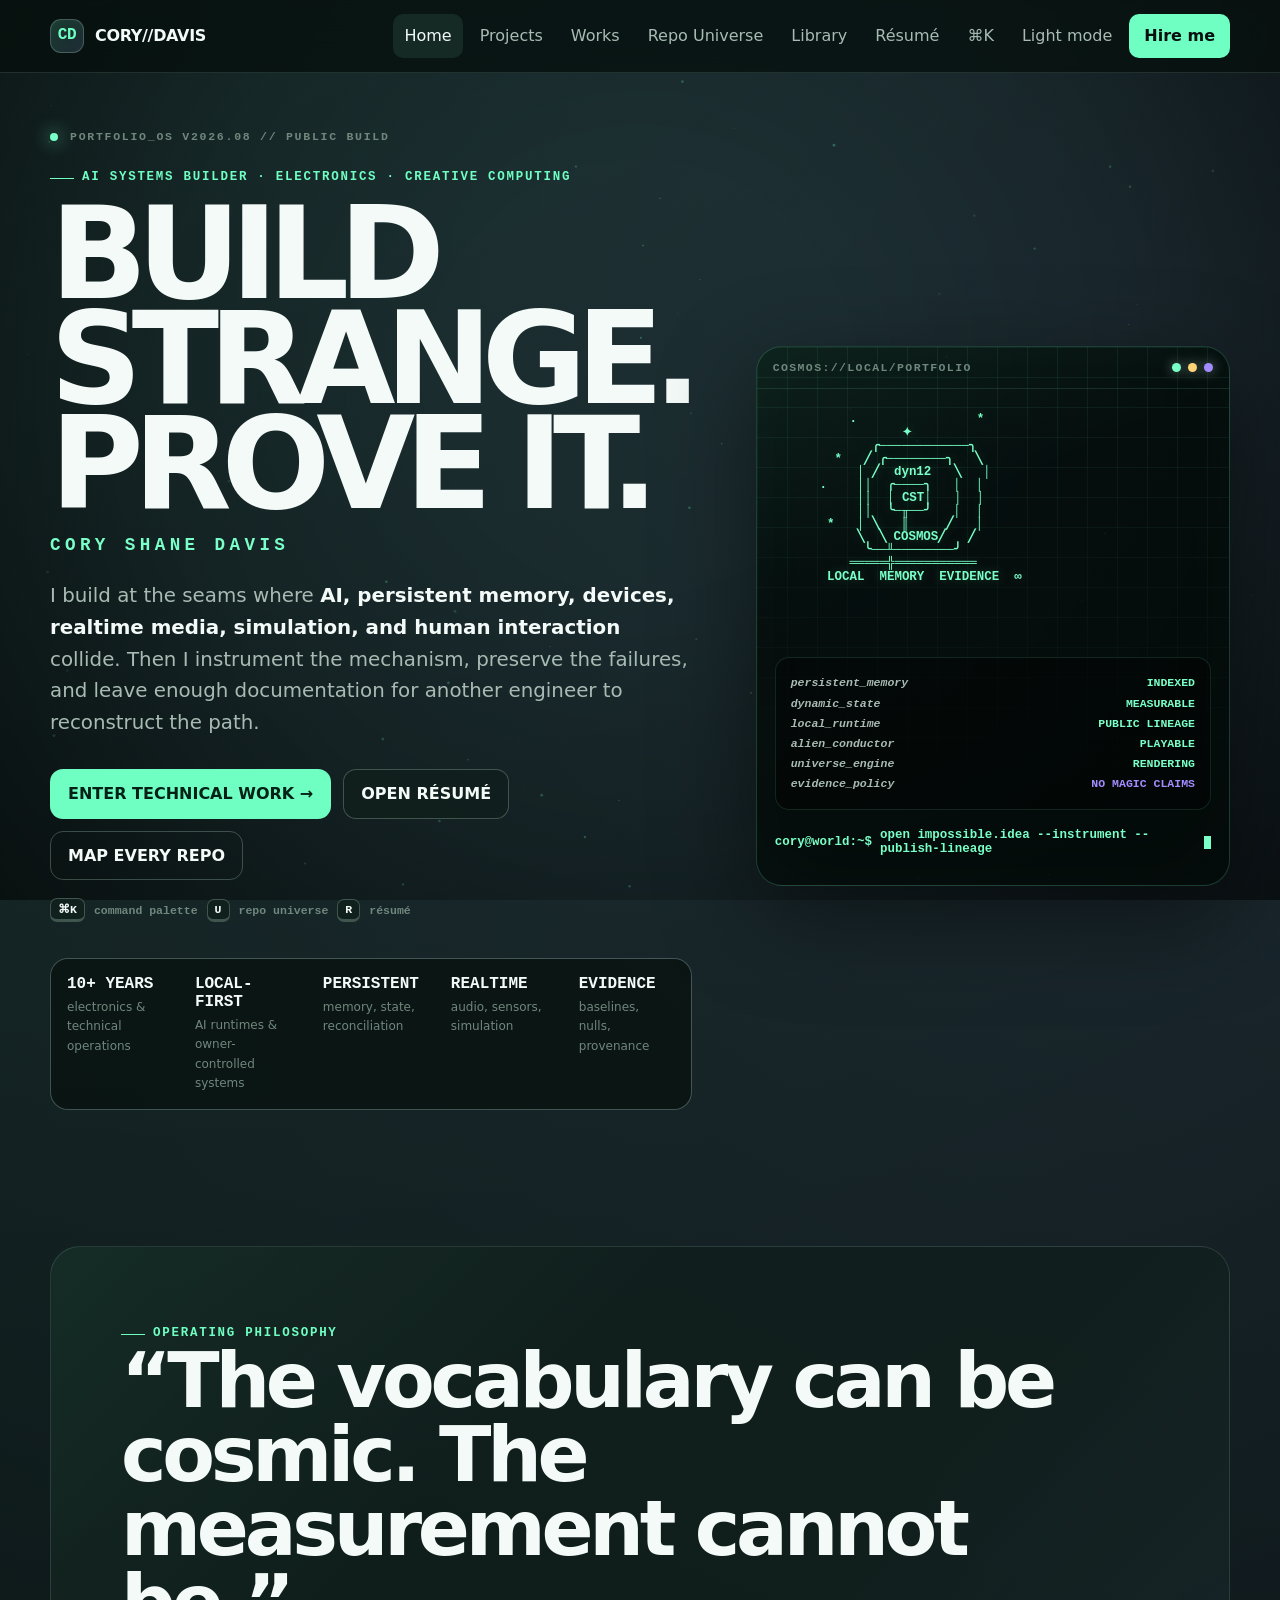
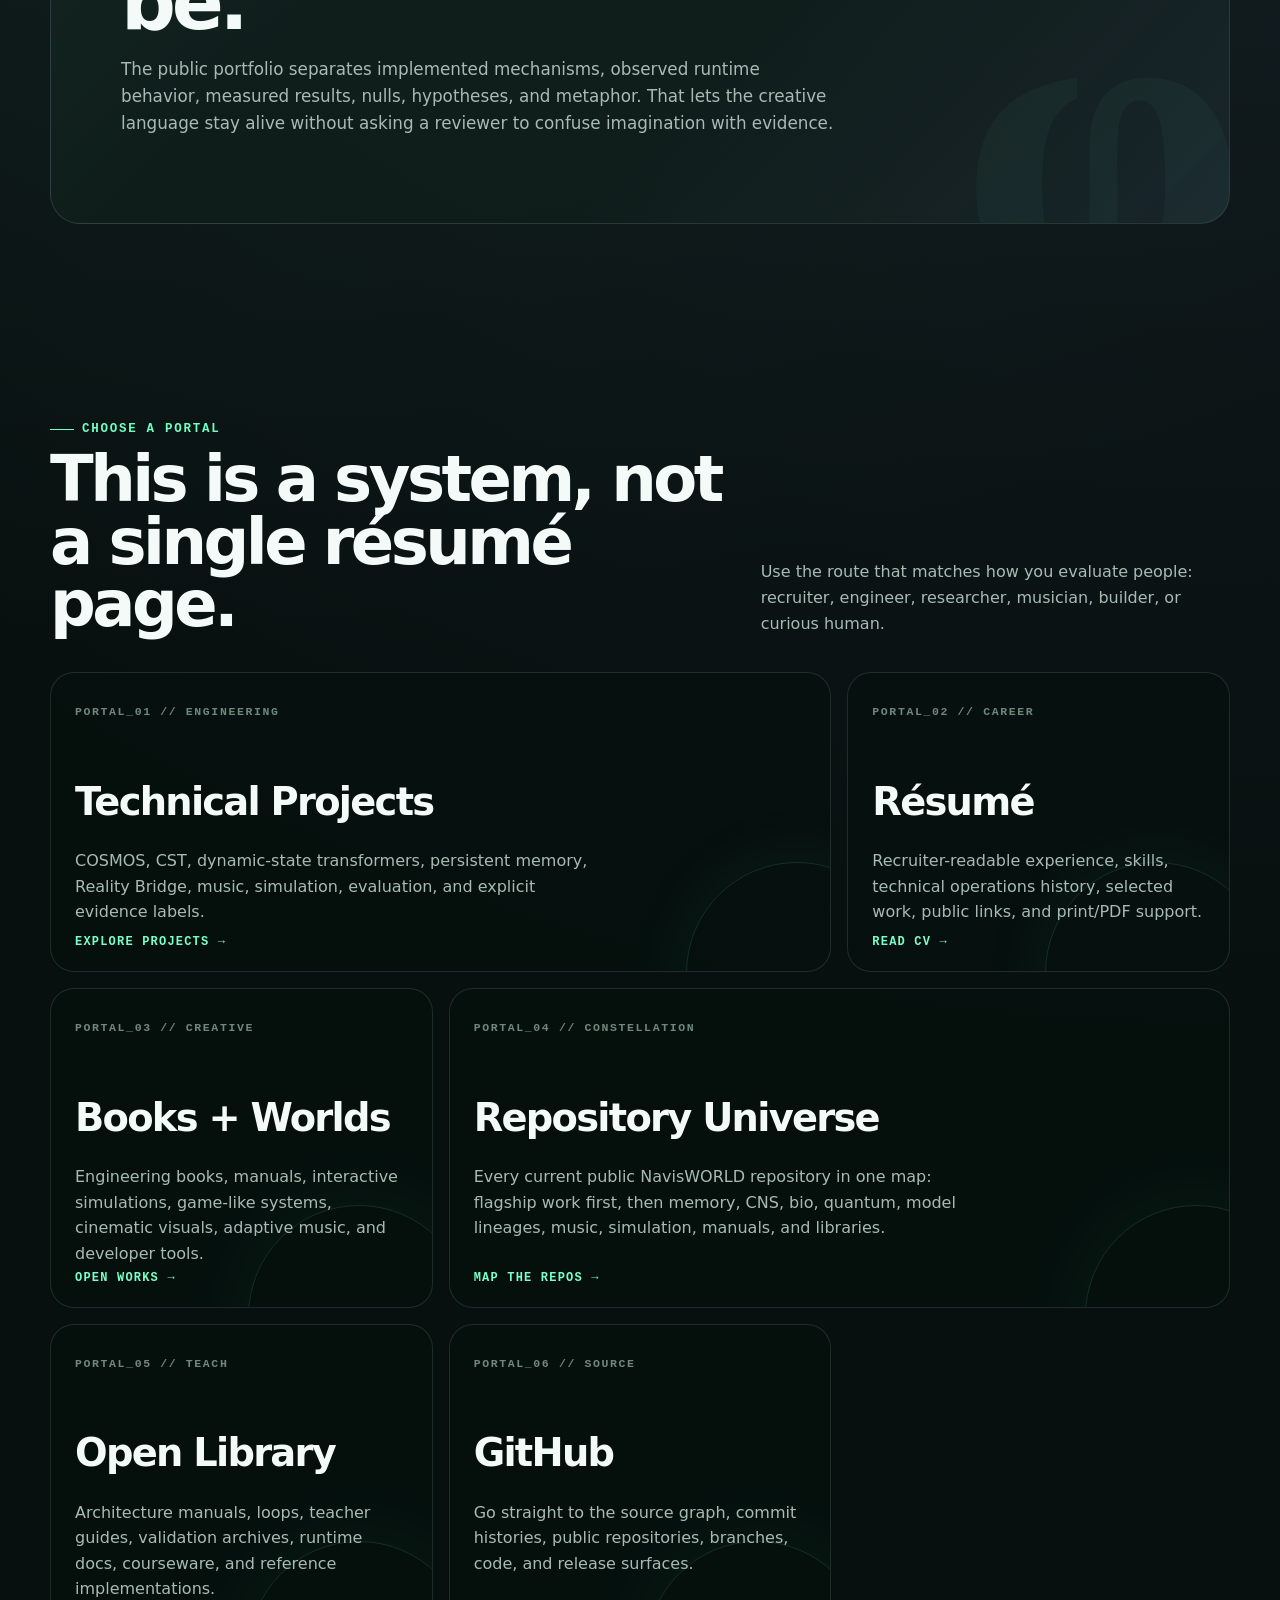
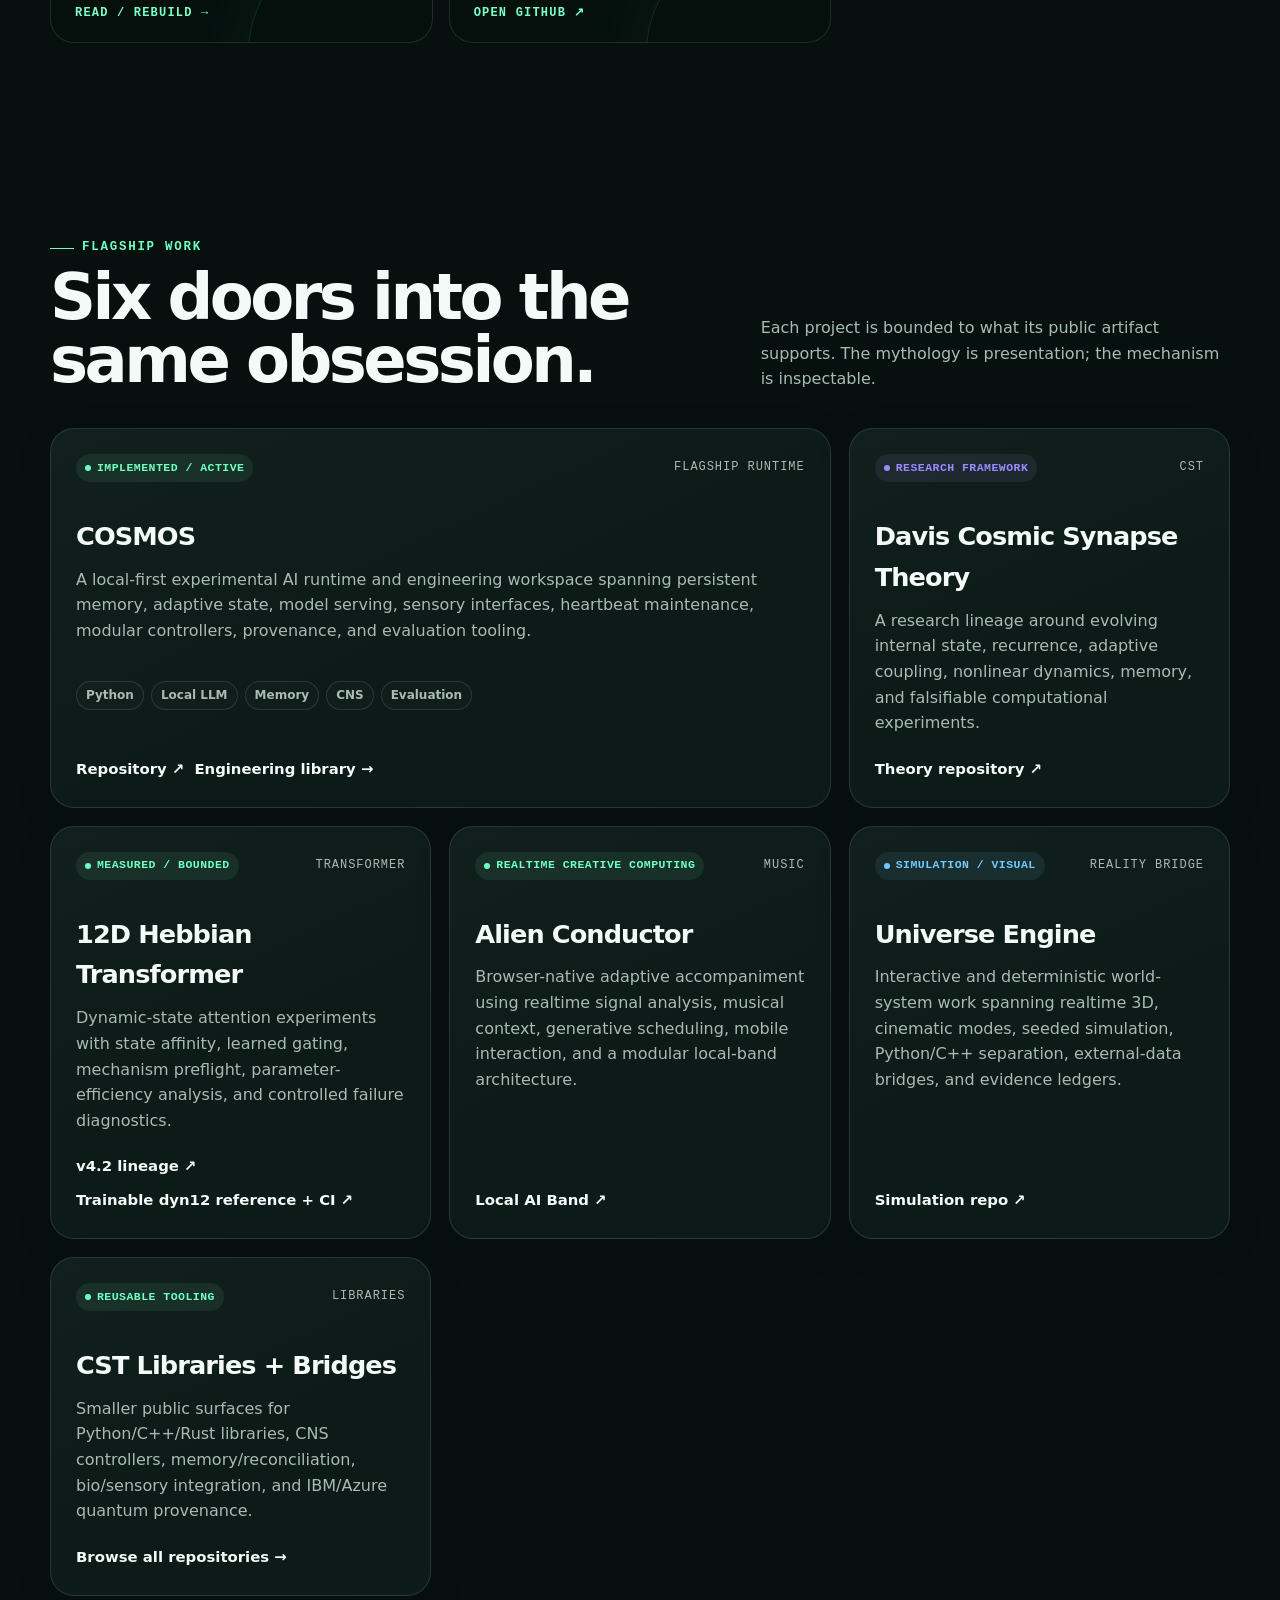
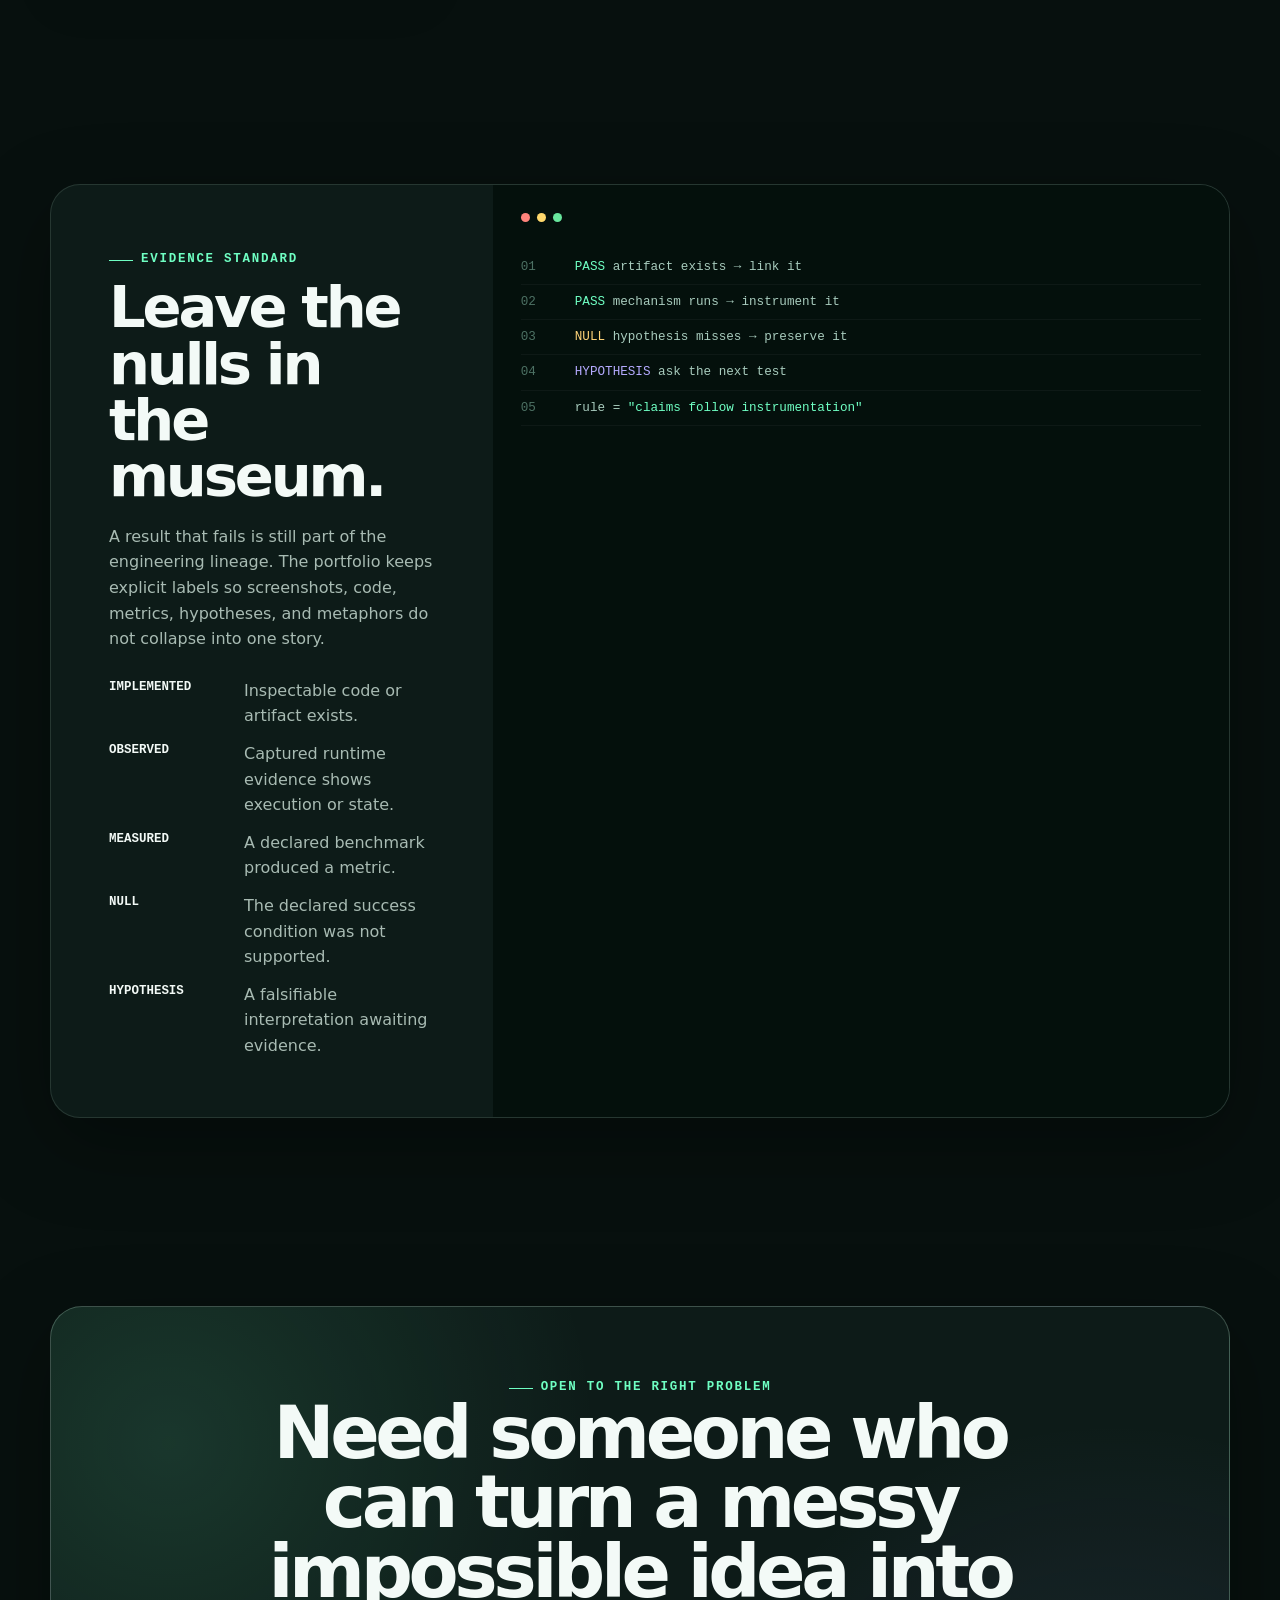
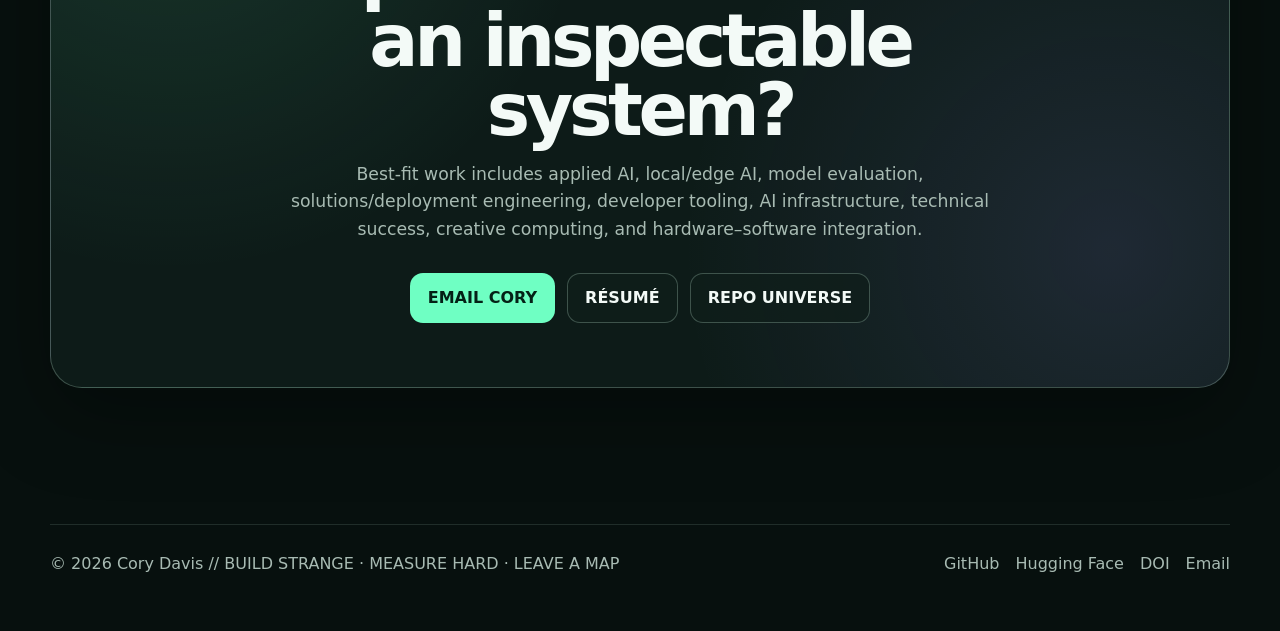
==== commit 686faf5c: "rebuild home as animated portfolio os" ====
--- a/index.html
+++ b/index.html
@@ -3,135 +3,103 @@
 <head>
   <meta charset="utf-8" />
   <meta name="viewport" content="width=device-width, initial-scale=1, viewport-fit=cover" />
-  <meta name="theme-color" content="#07100e" />
-  <meta name="description" content="Cory Davis — AI systems builder working across local AI, persistent memory, adaptive state, model evaluation, creative computing, simulation, and electronics." />
-  <meta property="og:title" content="Cory Davis — AI Systems Builder" />
-  <meta property="og:description" content="Local AI. Persistent memory. Adaptive systems. Evidence-first engineering." />
+  <meta name="theme-color" content="#040807" />
+  <meta name="description" content="Cory Davis — AI systems builder working across local AI, persistent memory, dynamic state, realtime audio, simulation, electronics, and evidence-first engineering." />
+  <meta property="og:title" content="Cory Davis // Portfolio OS" />
+  <meta property="og:description" content="Build the strange thing. Then prove what it does." />
   <meta property="og:type" content="website" />
   <meta property="og:url" content="https://navisworld.github.io/Cory-Davis-portfolio-/" />
-  <title>Cory Davis — AI Systems Builder</title>
+  <title>Cory Davis // Portfolio OS</title>
   <link rel="canonical" href="https://navisworld.github.io/Cory-Davis-portfolio-/" />
   <link rel="stylesheet" href="styles.css" />
+  <link rel="stylesheet" href="os.css" />
   <script type="application/ld+json">{"@context":"https://schema.org","@type":"Person","name":"Cory Davis","jobTitle":"AI Systems Builder","email":"mailto:pheras.king@gmail.com","url":"https://navisworld.github.io/Cory-Davis-portfolio-/","sameAs":["https://github.com/NavisWORLD","https://huggingface.co/phera-ra/QC67_cosmo","https://x.com/corebear667"]}</script>
 </head>
-<body>
+<body data-page="home">
+  <canvas class="void-canvas" data-void-canvas aria-hidden="true"></canvas>
+  <div class="scanlines" aria-hidden="true"></div>
   <a class="skip-link" href="#content">Skip to content</a>
 
   <header class="site-header">
     <div class="site-shell header-inner">
-      <a class="brand" href="index.html" aria-label="Cory Davis home"><span class="brand-mark">CD</span><span class="brand-text">Cory Davis</span></a>
+      <a class="brand" href="index.html" aria-label="Cory Davis home"><span class="brand-mark">CD</span><span class="brand-text">CORY//DAVIS</span></a>
       <nav class="nav" aria-label="Primary navigation">
-        <a href="index.html" aria-current="page">Home</a>
-        <a href="projects.html">Projects</a>
-        <a href="resume.html">Résumé</a>
-        <button type="button" data-command-open title="Open command palette">⌘K</button>
-        <button type="button" data-theme-toggle><span data-theme-label>Light mode</span></button>
+        <a href="index.html" aria-current="page">Home</a><a href="projects.html">Projects</a><a href="works.html">Works</a><a href="universe.html">Repo Universe</a><a href="library.html">Library</a><a href="resume.html">Résumé</a>
+        <button type="button" data-command-open title="Open command palette">⌘K</button><button type="button" data-theme-toggle><span data-theme-label>Light mode</span></button>
         <a class="hire-link" href="mailto:pheras.king@gmail.com?subject=Opportunity%20for%20Cory%20Davis">Hire me</a>
       </nav>
     </div>
   </header>
 
   <main id="content">
-    <section class="hero">
-      <div class="site-shell">
-        <div class="hero-grid">
-          <div class="reveal">
-            <span class="eyebrow">AI systems builder · open to work</span>
-            <h1>Build the strange thing. <span class="gradient-text">Then prove what it does.</span></h1>
-            <p class="hero-copy">I’m Cory Davis, an engineering generalist with <strong>10+ years across electronics, repair operations, technical support, and systems building</strong>. My current work focuses on local AI, persistent memory, adaptive model state, creative computing, simulation, and evidence instrumentation.</p>
-            <div class="hero-actions">
-              <a class="btn btn-primary" href="projects.html">Explore the work →</a>
-              <a class="btn" href="resume.html">Read the résumé</a>
-              <button class="btn btn-ghost" type="button" data-copy-email>Copy email</button>
-            </div>
+    <section class="os-home">
+      <div class="site-shell os-grid">
+        <div class="reveal">
+          <div class="boot-label">PORTFOLIO_OS v2026.08 // PUBLIC BUILD</div>
+          <span class="eyebrow">AI systems builder · electronics · creative computing</span>
+          <h1 class="os-title">Build strange.<br><span class="gradient-text">Prove it.</span><small>CORY SHANE DAVIS</small></h1>
+          <p class="os-copy">I build at the seams where <strong>AI, persistent memory, devices, realtime media, simulation, and human interaction</strong> collide. Then I instrument the mechanism, preserve the failures, and leave enough documentation for another engineer to reconstruct the path.</p>
+          <div class="hero-actions"><a class="btn btn-primary" href="projects.html">ENTER TECHNICAL WORK →</a><a class="btn" href="resume.html">OPEN RÉSUMÉ</a><a class="btn btn-ghost" href="universe.html">MAP EVERY REPO</a></div>
+          <div class="os-command-hint"><span class="keycap">⌘K</span> command palette <span class="keycap">U</span> repo universe <span class="keycap">R</span> résumé</div>
+          <div class="signal-strip" aria-label="Portfolio focus">
+            <div class="signal"><strong>10+ YEARS</strong><span>electronics & technical operations</span></div>
+            <div class="signal"><strong>LOCAL-FIRST</strong><span>AI runtimes & owner-controlled systems</span></div>
+            <div class="signal"><strong>PERSISTENT</strong><span>memory, state, reconciliation</span></div>
+            <div class="signal"><strong>REALTIME</strong><span>audio, sensors, simulation</span></div>
+            <div class="signal"><strong>EVIDENCE</strong><span>baselines, nulls, provenance</span></div>
+          </div>
+        </div>
 
-            <div class="stat-strip" aria-label="Career focus summary">
-              <div class="stat"><strong>10+ yrs</strong><span>technical operations & electronics</span></div>
-              <div class="stat"><strong>Local-first</strong><span>AI systems and private runtimes</span></div>
-              <div class="stat"><strong>Open source</strong><span>code, manuals, tests, courseware</span></div>
-              <div class="stat"><strong>Evidence-first</strong><span>baselines, controls, preserved nulls</span></div>
-            </div>
+        <div class="os-terminal reveal" aria-label="Animated portfolio system diagram">
+          <div class="os-terminal-head"><span>COSMOS://LOCAL/PORTFOLIO</span><span class="os-lights"><i></i><i></i><i></i></span></div>
+          <pre class="ascii-core" data-ascii-core aria-hidden="true"></pre>
+          <div class="boot-log" aria-label="Portfolio boot status">
+            <span data-boot-line><i>persistent_memory</i><b>INDEXED</b></span>
+            <span data-boot-line><i>dynamic_state</i><b>MEASURABLE</b></span>
+            <span data-boot-line><i>local_runtime</i><b>PUBLIC LINEAGE</b></span>
+            <span data-boot-line><i>alien_conductor</i><b>PLAYABLE</b></span>
+            <span data-boot-line><i>universe_engine</i><b>RENDERING</b></span>
+            <span data-boot-line><i>evidence_policy</i><em>NO MAGIC CLAIMS</em></span>
           </div>
-
-          <div class="hero-panel reveal" aria-label="COSMOS architecture visualization">
-            <div class="orbit" aria-hidden="true"></div>
-            <div class="core">COSMOS</div>
-            <div class="node n1" aria-hidden="true"></div>
-            <div class="node n2" aria-hidden="true"></div>
-            <div class="node n3" aria-hidden="true"></div>
-            <div class="node n4" aria-hidden="true"></div>
-            <div class="panel-code">
-              <div class="code-line"><span>runtime</span><span>local-first</span></div>
-              <div class="code-line"><span>memory</span><span>persistent + retrievable</span></div>
-              <div class="code-line"><span>state</span><span>dyn12 / derived</span></div>
-              <div class="code-line"><span>research</span><span>controls required</span></div>
-              <div class="code-line"><span>nulls</span><span>preserved</span></div>
-            </div>
-          </div>
+          <div class="os-prompt">cory@world:~$ <span>open impossible.idea --instrument --publish-lineage</span><span class="cursor" aria-hidden="true"></span></div>
         </div>
       </div>
     </section>
 
     <section>
       <div class="site-shell">
-        <div class="section-head reveal">
-          <div><span class="eyebrow">Selected work</span><h2>Systems that cross boundaries.</h2></div>
-          <p>The portfolio is intentionally curated. Each project links to public source material and uses evidence labels so a reviewer can tell implemented engineering from research interpretation.</p>
-        </div>
-
-        <div class="cards">
-          <article class="card featured reveal">
-            <div class="card-kicker"><span class="badge implemented">Implemented / active</span><span>Flagship</span></div>
-            <h3>COSMOS — local-first adaptive AI runtime</h3>
-            <p>A broad systems workspace combining persistent memory, adaptive state, local model serving, Hebbian-style plasticity, sensory interfaces, scheduled maintenance, evidence tooling, and modular controller systems.</p>
-            <div class="tag-row"><span class="tag">Python</span><span class="tag">Local LLMs</span><span class="tag">Memory</span><span class="tag">State systems</span><span class="tag">Tooling</span></div>
-            <div class="card-links"><a class="inline-link" href="https://github.com/NavisWORLD/Cosmos" target="_blank" rel="noreferrer">Repository ↗</a><a class="inline-link" href="https://github.com/NavisWORLD/Cosmos/pull/2" target="_blank" rel="noreferrer">Open-source reconstruction ↗</a></div>
-          </article>
-
-          <article class="card reveal">
-            <div class="card-kicker"><span class="badge hypothesis">Research framework</span><span>CST</span></div>
-            <h3>Davis Cosmic Synapse Theory</h3>
-            <p>A falsifiable computational research framework around persistent state, adaptive coupling, recurrence, nonlinear dynamics, and state-aware attention. Broader physical interpretations remain hypotheses.</p>
-            <div class="card-links"><a class="inline-link" href="https://github.com/NavisWORLD/The-theory-of-CST" target="_blank" rel="noreferrer">Theory repository ↗</a></div>
-          </article>
-
-          <article class="card reveal">
-            <div class="card-kicker"><span class="badge measured">Measured / benchmarked</span><span>Transformer</span></div>
-            <h3>12D Hebbian Transformer lineage</h3>
-            <p>Dynamic-state transformer experiments focused on state affinity, gate behavior, parameter efficiency, silent-failure diagnostics, and controlled comparisons.</p>
-            <div class="card-links"><a class="inline-link" href="https://github.com/NavisWORLD/The-Cosmic-Davis-12D-Hebbian-Transformer-ver.4.2" target="_blank" rel="noreferrer">Technical lineage ↗</a></div>
-          </article>
-
-          <article class="card reveal">
-            <div class="card-kicker"><span class="badge implemented">Browser-native</span><span>Music</span></div>
-            <h3>Reality Bridge · Alien Conductor</h3>
-            <p>Voice-following accompaniment using Web Audio, pitch/key inference, motion-driven expression, optional pulse input, generative scheduling, and short-term adaptive coupling.</p>
-            <div class="card-links"><a class="inline-link" href="https://github.com/NavisWORLD/-reality-bridge-alien-conductor-local-ai-band" target="_blank" rel="noreferrer">Project repository ↗</a></div>
-          </article>
-
-          <article class="card reveal">
-            <div class="card-kicker"><span class="badge reconstruction">Reference / reconstruction</span><span>Open source</span></div>
-            <h3>Portable COSMOS reference</h3>
-            <p>Dependency-light teaching implementations for state affinity, durable memory, sparse Hebbian associations, CNS events, heartbeat scheduling, timestamp controls, and a hash-chained evidence ledger.</p>
-            <div class="card-links"><a class="inline-link" href="https://github.com/NavisWORLD/Cosmos/pull/2" target="_blank" rel="noreferrer">Reference code + CI ↗</a></div>
-          </article>
+        <div class="manifesto reveal">
+          <span class="eyebrow">Operating philosophy</span>
+          <blockquote>“The vocabulary can be cosmic. The measurement cannot be.”</blockquote>
+          <p>The public portfolio separates implemented mechanisms, observed runtime behavior, measured results, nulls, hypotheses, and metaphor. That lets the creative language stay alive without asking a reviewer to confuse imagination with evidence.</p>
         </div>
       </div>
     </section>
 
     <section>
       <div class="site-shell">
-        <div class="section-head reveal">
-          <div><span class="eyebrow">Capabilities</span><h2>One person, several engineering layers.</h2></div>
-          <p>I work best on problems where software, devices, users, models, and evidence all touch the same system.</p>
+        <div class="section-head reveal"><div><span class="eyebrow">Choose a portal</span><h2>This is a system, not a single résumé page.</h2></div><p>Use the route that matches how you evaluate people: recruiter, engineer, researcher, musician, builder, or curious human.</p></div>
+        <div class="portal-grid">
+          <a class="portal big reveal" href="projects.html"><span class="portal-code">PORTAL_01 // ENGINEERING</span><h3>Technical Projects</h3><p>COSMOS, CST, dynamic-state transformers, persistent memory, Reality Bridge, music, simulation, evaluation, and explicit evidence labels.</p><span class="portal-go">EXPLORE PROJECTS →</span></a>
+          <a class="portal reveal" href="resume.html"><span class="portal-code">PORTAL_02 // CAREER</span><h3>Résumé</h3><p>Recruiter-readable experience, skills, technical operations history, selected work, public links, and print/PDF support.</p><span class="portal-go">READ CV →</span></a>
+          <a class="portal reveal" href="works.html"><span class="portal-code">PORTAL_03 // CREATIVE</span><h3>Books + Worlds</h3><p>Engineering books, manuals, interactive simulations, game-like systems, cinematic visuals, adaptive music, and developer tools.</p><span class="portal-go">OPEN WORKS →</span></a>
+          <a class="portal big reveal" href="universe.html"><span class="portal-code">PORTAL_04 // CONSTELLATION</span><h3>Repository Universe</h3><p>Every current public NavisWORLD repository in one map: flagship work first, then memory, CNS, bio, quantum, model lineages, music, simulation, manuals, and libraries.</p><span class="portal-go">MAP THE REPOS →</span></a>
+          <a class="portal reveal" href="library.html"><span class="portal-code">PORTAL_05 // TEACH</span><h3>Open Library</h3><p>Architecture manuals, loops, teacher guides, validation archives, runtime docs, courseware, and reference implementations.</p><span class="portal-go">READ / REBUILD →</span></a>
+          <a class="portal reveal" href="https://github.com/NavisWORLD" target="_blank" rel="noreferrer"><span class="portal-code">PORTAL_06 // SOURCE</span><h3>GitHub</h3><p>Go straight to the source graph, commit histories, public repositories, branches, code, and release surfaces.</p><span class="portal-go">OPEN GITHUB ↗</span></a>
         </div>
-        <div class="capability-grid">
-          <div class="capability reveal"><span class="number">01</span><h3>Applied AI prototyping</h3><p>Local model orchestration, rapid Python systems, browser tools, evaluation harnesses, and deployment-oriented experiments.</p></div>
-          <div class="capability reveal"><span class="number">02</span><h3>Persistent memory</h3><p>Durable records, retrieval, Hebbian association layers, consolidation, provenance, deletion, and memory test design.</p></div>
-          <div class="capability reveal"><span class="number">03</span><h3>Model evaluation</h3><p>Baselines, null controls, walk-forward tests, mechanism preflight, evidence receipts, and explicit failure archives.</p></div>
-          <div class="capability reveal"><span class="number">04</span><h3>Creative computing</h3><p>Generative audio, live sensor control, Web Audio scheduling, mobile interaction, and experimental human-computer interfaces.</p></div>
-          <div class="capability reveal"><span class="number">05</span><h3>Technical operations</h3><p>Electronics diagnostics, repair workflows, customer escalation, inventory, SLAs, sales, and staff training.</p></div>
-          <div class="capability reveal"><span class="number">06</span><h3>Documentation & teaching</h3><p>Architecture manuals, recovery procedures, teacher labs, reviewer guides, reproducibility checklists, and open-source courseware.</p></div>
+      </div>
+    </section>
+
+    <section>
+      <div class="site-shell">
+        <div class="section-head reveal"><div><span class="eyebrow">Flagship work</span><h2>Six doors into the same obsession.</h2></div><p>Each project is bounded to what its public artifact supports. The mythology is presentation; the mechanism is inspectable.</p></div>
+        <div class="cards">
+          <article class="card featured reveal"><div class="card-kicker"><span class="badge implemented">Implemented / active</span><span>Flagship runtime</span></div><h3>COSMOS</h3><p>A local-first experimental AI runtime and engineering workspace spanning persistent memory, adaptive state, model serving, sensory interfaces, heartbeat maintenance, modular controllers, provenance, and evaluation tooling.</p><div class="tag-row"><span class="tag">Python</span><span class="tag">Local LLM</span><span class="tag">Memory</span><span class="tag">CNS</span><span class="tag">Evaluation</span></div><div class="card-links"><a class="inline-link" href="https://github.com/NavisWORLD/Cosmos" target="_blank" rel="noreferrer">Repository ↗</a><a class="inline-link" href="library.html">Engineering library →</a></div></article>
+          <article class="card reveal"><div class="card-kicker"><span class="badge hypothesis">Research framework</span><span>CST</span></div><h3>Davis Cosmic Synapse Theory</h3><p>A research lineage around evolving internal state, recurrence, adaptive coupling, nonlinear dynamics, memory, and falsifiable computational experiments.</p><div class="card-links"><a class="inline-link" href="https://github.com/NavisWORLD/The-theory-of-CST" target="_blank" rel="noreferrer">Theory repository ↗</a></div></article>
+          <article class="card reveal"><div class="card-kicker"><span class="badge measured">Measured / bounded</span><span>Transformer</span></div><h3>12D Hebbian Transformer</h3><p>Dynamic-state attention experiments with state affinity, learned gating, mechanism preflight, parameter-efficiency analysis, and controlled failure diagnostics.</p><div class="card-links"><a class="inline-link" href="https://github.com/NavisWORLD/The-Cosmic-Davis-12D-Hebbian-Transformer-ver.4.2" target="_blank" rel="noreferrer">v4.2 lineage ↗</a></div></article>
+          <article class="card reveal"><div class="card-kicker"><span class="badge implemented">Realtime creative computing</span><span>Music</span></div><h3>Alien Conductor</h3><p>Browser-native adaptive accompaniment using realtime signal analysis, musical context, generative scheduling, mobile interaction, and a modular local-band architecture.</p><div class="card-links"><a class="inline-link" href="https://github.com/NavisWORLD/-reality-bridge-alien-conductor-local-ai-band" target="_blank" rel="noreferrer">Local AI Band ↗</a></div></article>
+          <article class="card reveal"><div class="card-kicker"><span class="badge reconstruction">Simulation / visual</span><span>Reality Bridge</span></div><h3>Universe Engine</h3><p>Interactive and deterministic world-system work spanning realtime 3D, cinematic modes, seeded simulation, Python/C++ separation, external-data bridges, and evidence ledgers.</p><div class="card-links"><a class="inline-link" href="https://github.com/NavisWORLD/Reality-bridge-universal-probe-engine-sim-" target="_blank" rel="noreferrer">Simulation repo ↗</a></div></article>
+          <article class="card reveal"><div class="card-kicker"><span class="badge implemented">Reusable tooling</span><span>Libraries</span></div><h3>CST Libraries + Bridges</h3><p>Smaller public surfaces for Python/C++/Rust libraries, CNS controllers, memory/reconciliation, bio/sensory integration, and IBM/Azure quantum provenance.</p><div class="card-links"><a class="inline-link" href="universe.html">Browse all repositories →</a></div></article>
         </div>
       </div>
     </section>
@@ -139,64 +107,24 @@
     <section>
       <div class="site-shell">
         <div class="evidence-panel reveal">
-          <div class="evidence-copy">
-            <span class="eyebrow">Evidence standard</span>
-            <h2>The vocabulary is ambitious. The labels are strict.</h2>
-            <p>A system can be interesting without being proven. My public work uses a claim taxonomy so code, runtime evidence, measurements, nulls, hypotheses, and metaphors do not get collapsed into one story.</p>
-            <ul class="evidence-list">
-              <li><strong>IMPLEMENTED</strong><span>Inspectable code or artifact exists.</span></li>
-              <li><strong>OBSERVED</strong><span>Captured runtime evidence shows execution or state.</span></li>
-              <li><strong>MEASURED</strong><span>A declared benchmark produced a metric.</span></li>
-              <li><strong>NULL</strong><span>The success condition was not supported.</span></li>
-              <li><strong>HYPOTHESIS</strong><span>A falsifiable interpretation awaiting evidence.</span></li>
-            </ul>
-          </div>
-          <div class="evidence-code" aria-label="Example evidence terminal">
-            <div class="terminal-head"><span></span><span></span><span></span></div>
-            <div class="terminal-line"><span class="ln">01</span><span><span class="ok">PASS</span> reference tests · Python 3.10 / 3.12</span></div>
-            <div class="terminal-line"><span class="ln">02</span><span><span class="ok">PASS</span> durable memory reload + deletion test</span></div>
-            <div class="terminal-line"><span class="ln">03</span><span><span class="ok">PASS</span> kernel non-degeneracy checks</span></div>
-            <div class="terminal-line"><span class="ln">04</span><span><span class="warn">NULL</span> paired-state conditioning vs plain attention</span></div>
-            <div class="terminal-line"><span class="ln">05</span><span><span class="warn">NULL</span> general quantum-randomness advantage not established</span></div>
-            <div class="terminal-line"><span class="ln">06</span><span><span class="violet">HYPOTHESIS</span> broader CST physical interpretation</span></div>
-            <div class="terminal-line"><span class="ln">07</span><span>rule = <span class="ok">"replace claims with instrumentation"</span></span></div>
-          </div>
+          <div class="evidence-copy"><span class="eyebrow">Evidence standard</span><h2>Leave the nulls in the museum.</h2><p>A result that fails is still part of the engineering lineage. The portfolio keeps explicit labels so screenshots, code, metrics, hypotheses, and metaphors do not collapse into one story.</p><ul class="evidence-list"><li><strong>IMPLEMENTED</strong><span>Inspectable code or artifact exists.</span></li><li><strong>OBSERVED</strong><span>Captured runtime evidence shows execution or state.</span></li><li><strong>MEASURED</strong><span>A declared benchmark produced a metric.</span></li><li><strong>NULL</strong><span>The declared success condition was not supported.</span></li><li><strong>HYPOTHESIS</strong><span>A falsifiable interpretation awaiting evidence.</span></li></ul></div>
+          <div class="evidence-code" aria-label="Evidence terminal"><div class="terminal-head"><span></span><span></span><span></span></div><div class="terminal-line"><span class="ln">01</span><span><span class="ok">PASS</span> artifact exists → link it</span></div><div class="terminal-line"><span class="ln">02</span><span><span class="ok">PASS</span> mechanism runs → instrument it</span></div><div class="terminal-line"><span class="ln">03</span><span><span class="warn">NULL</span> hypothesis misses → preserve it</span></div><div class="terminal-line"><span class="ln">04</span><span><span class="violet">HYPOTHESIS</span> ask the next test</span></div><div class="terminal-line"><span class="ln">05</span><span>rule = <span class="ok">"claims follow instrumentation"</span></span></div></div>
         </div>
       </div>
     </section>
 
     <section>
       <div class="site-shell">
-        <div class="cta reveal">
-          <span class="eyebrow">Available now</span>
-          <h2>Need someone who can turn the messy idea into a system you can inspect?</h2>
-          <p>I’m targeting applied AI, model evaluation, solutions/deployment engineering, local or edge AI, developer tooling, AI infrastructure, technical success, and hardware–software integration roles.</p>
-          <div class="hero-actions"><a class="btn btn-primary" href="mailto:pheras.king@gmail.com?subject=Let%27s%20talk%20about%20a%20role">Email Cory</a><a class="btn" href="resume.html">Résumé</a><a class="btn" href="projects.html">Technical portfolio</a></div>
-        </div>
+        <div class="cta reveal"><span class="eyebrow">Open to the right problem</span><h2>Need someone who can turn a messy impossible idea into an inspectable system?</h2><p>Best-fit work includes applied AI, local/edge AI, model evaluation, solutions/deployment engineering, developer tooling, AI infrastructure, technical success, creative computing, and hardware–software integration.</p><div class="hero-actions"><a class="btn btn-primary" href="mailto:pheras.king@gmail.com?subject=Let%27s%20talk%20about%20a%20role">EMAIL CORY</a><a class="btn" href="resume.html">RÉSUMÉ</a><a class="btn" href="universe.html">REPO UNIVERSE</a></div></div>
       </div>
     </section>
   </main>
 
-  <footer class="site-footer">
-    <div class="site-shell footer-grid">
-      <span>© <span data-year></span> Cory Davis · AI Systems Builder</span>
-      <div class="footer-links"><a href="https://github.com/NavisWORLD" target="_blank" rel="noreferrer">GitHub</a><a href="https://huggingface.co/phera-ra/QC67_cosmo" target="_blank" rel="noreferrer">Hugging Face</a><a href="https://x.com/corebear667" target="_blank" rel="noreferrer">X</a><a href="mailto:pheras.king@gmail.com">Email</a></div>
-    </div>
-  </footer>
+  <footer class="site-footer"><div class="site-shell footer-grid"><span>© <span data-year></span> Cory Davis // BUILD STRANGE · MEASURE HARD · LEAVE A MAP</span><div class="footer-links"><a href="https://github.com/NavisWORLD" target="_blank" rel="noreferrer">GitHub</a><a href="https://huggingface.co/phera-ra/QC67_cosmo" target="_blank" rel="noreferrer">Hugging Face</a><a href="https://doi.org/10.5281/zenodo.17574447" target="_blank" rel="noreferrer">DOI</a><a href="mailto:pheras.king@gmail.com">Email</a></div></div></footer>
 
-  <div class="command-palette" data-command-palette aria-hidden="true">
-    <div class="command-box" role="dialog" aria-modal="true" aria-label="Quick navigation">
-      <input class="command-input" data-command-input type="search" placeholder="Jump to a page or project…" aria-label="Search portfolio commands" />
-      <div class="command-results">
-        <a class="command-item" data-command-item href="projects.html"><span>Explore all projects</span><span class="command-key">Projects</span></a>
-        <a class="command-item" data-command-item href="resume.html"><span>Open web résumé</span><span class="command-key">Résumé</span></a>
-        <a class="command-item" data-command-item href="https://github.com/NavisWORLD/Cosmos" target="_blank" rel="noreferrer"><span>Open COSMOS</span><span class="command-key">GitHub</span></a>
-        <a class="command-item" data-command-item href="https://github.com/NavisWORLD/The-theory-of-CST" target="_blank" rel="noreferrer"><span>Read CST repository</span><span class="command-key">Research</span></a>
-        <a class="command-item" data-command-item href="mailto:pheras.king@gmail.com"><span>Contact Cory</span><span class="command-key">Email</span></a>
-      </div>
-    </div>
-  </div>
+  <div class="command-palette" data-command-palette aria-hidden="true"><div class="command-box" role="dialog" aria-modal="true" aria-label="Quick navigation"><input class="command-input" data-command-input type="search" placeholder="type: cosmos, books, repos, resume…" aria-label="Search portfolio commands"/><div class="command-results"><a class="command-item" data-command-item href="projects.html"><span>Technical projects</span><span class="command-key">PROJECTS</span></a><a class="command-item" data-command-item href="works.html"><span>Books, worlds, visual systems, tools</span><span class="command-key">WORKS</span></a><a class="command-item" data-command-item href="universe.html"><span>Every public repository</span><span class="command-key">REPOS</span></a><a class="command-item" data-command-item href="library.html"><span>Open engineering library</span><span class="command-key">LIBRARY</span></a><a class="command-item" data-command-item href="resume.html"><span>Recruiter résumé</span><span class="command-key">CV</span></a><a class="command-item" data-command-item href="https://github.com/NavisWORLD/Cosmos" target="_blank" rel="noreferrer"><span>Open COSMOS</span><span class="command-key">GITHUB</span></a></div></div></div>
 
   <script src="app.js" defer></script>
+  <script src="os.js" defer></script>
 </body>
 </html>
--- a/os.css
+++ b/os.css
@@ -0,0 +1,60 @@
+/* CORY.DAVIS // PORTFOLIO_OS supplemental visual system */
+:root{--os-green:#79ffc7;--os-cyan:#73dfff;--os-violet:#a38cff;--os-gold:#ffd477;--os-red:#ff7e9d;--os-black:#020504;--os-grid:rgba(121,255,199,.075)}
+body{overflow-x:hidden}
+.void-canvas{position:fixed;inset:0;width:100%;height:100%;z-index:-3;pointer-events:none;opacity:.72}
+.scanlines{position:fixed;inset:0;z-index:999;pointer-events:none;opacity:.14;background:repeating-linear-gradient(to bottom,transparent 0,transparent 3px,rgba(255,255,255,.025) 4px);mix-blend-mode:overlay}
+body::after{content:"";position:fixed;inset:0;z-index:-2;pointer-events:none;background:radial-gradient(circle at 50% 42%,transparent 0 26%,rgba(0,0,0,.15) 58%,rgba(0,0,0,.54) 100%)}
+
+.boot-label{display:inline-flex;align-items:center;gap:.75rem;margin-bottom:18px;color:var(--faint);font:700 .72rem/1 var(--mono);letter-spacing:.15em;text-transform:uppercase}
+.boot-label::before{content:"";width:8px;height:8px;border-radius:50%;background:var(--os-green);box-shadow:0 0 18px var(--os-green);animation:pulseDot 1.4s ease-in-out infinite}
+.lede{max-width:780px;color:var(--muted);font-size:clamp(1.08rem,2.2vw,1.35rem)}
+.os-hero{position:relative;isolation:isolate}
+.os-hero h1{max-width:14ch}
+
+.os-home{min-height:calc(100vh - 72px);display:grid;align-items:center;padding:50px 0 42px;position:relative}
+.os-grid{display:grid;grid-template-columns:minmax(0,1.15fr) minmax(340px,.85fr);gap:clamp(28px,5vw,70px);align-items:center}
+.os-title{font-size:clamp(3.7rem,10vw,8.7rem);line-height:.82;letter-spacing:-.082em;margin:14px 0 24px;max-width:9ch;text-transform:uppercase}
+.os-title small{display:block;margin-top:18px;font:800 clamp(.85rem,1.6vw,1.1rem)/1.2 var(--mono);letter-spacing:.25em;color:var(--os-green)}
+.os-copy{max-width:740px;color:var(--muted);font-size:clamp(1.05rem,1.9vw,1.24rem)}
+.os-copy strong{color:var(--text)}
+
+.os-terminal{position:relative;border:1px solid rgba(121,255,199,.2);border-radius:26px;background:linear-gradient(155deg,rgba(121,255,199,.07),transparent 34%),rgba(1,8,6,.78);box-shadow:0 30px 100px rgba(0,0,0,.48),inset 0 0 80px rgba(121,255,199,.025);overflow:hidden;min-height:540px}
+.os-terminal::before{content:"";position:absolute;inset:0;pointer-events:none;background-image:linear-gradient(var(--os-grid) 1px,transparent 1px),linear-gradient(90deg,var(--os-grid) 1px,transparent 1px);background-size:30px 30px;mask-image:linear-gradient(to bottom,#000,transparent 86%)}
+.os-terminal-head{position:relative;z-index:2;display:flex;align-items:center;justify-content:space-between;padding:14px 16px;border-bottom:1px solid rgba(121,255,199,.12);font:700 .72rem var(--mono);letter-spacing:.12em;color:var(--faint)}
+.os-lights{display:flex;gap:7px}.os-lights i{display:block;width:9px;height:9px;border-radius:50%;background:var(--os-green);box-shadow:0 0 12px currentColor}.os-lights i:nth-child(2){background:var(--os-gold)}.os-lights i:nth-child(3){background:var(--os-violet)}
+.ascii-core{position:relative;z-index:2;white-space:pre;overflow:hidden;margin:0;padding:24px 18px 8px;color:var(--os-green);font:700 clamp(.47rem,1.02vw,.78rem)/1.05 var(--mono);text-shadow:0 0 12px rgba(121,255,199,.28);min-height:260px}
+.boot-log{position:relative;z-index:2;margin:8px 18px 18px;padding:15px;border:1px solid rgba(121,255,199,.12);border-radius:14px;background:rgba(0,0,0,.34);font:600 .72rem/1.75 var(--mono);color:var(--muted)}
+.boot-log span{display:flex;justify-content:space-between;gap:12px}.boot-log b{color:var(--os-green);font-weight:800}.boot-log em{color:var(--os-violet);font-style:normal}
+.os-prompt{position:relative;z-index:2;display:flex;align-items:center;gap:8px;padding:0 18px 20px;color:var(--os-green);font:800 .78rem var(--mono)}
+.os-prompt .cursor{width:8px;height:1em;background:currentColor;animation:blink 1s steps(1) infinite}
+
+.signal-strip{display:grid;grid-template-columns:repeat(5,1fr);border:1px solid var(--line);border-radius:18px;overflow:hidden;margin-top:36px;background:var(--line)}
+.signal{padding:16px;background:rgba(5,15,12,.84)}.signal strong{display:block;color:var(--text);font:900 1rem var(--mono)}.signal span{display:block;margin-top:5px;color:var(--faint);font-size:.75rem}
+
+.manifesto{position:relative;border:1px solid var(--line);border-radius:30px;padding:clamp(28px,6vw,70px);overflow:hidden;background:linear-gradient(135deg,rgba(121,255,199,.06),transparent 36%),linear-gradient(315deg,rgba(163,140,255,.07),transparent 38%),var(--panel)}
+.manifesto::after{content:"φ";position:absolute;right:-.04em;bottom:-.32em;font:900 clamp(14rem,36vw,32rem)/1 serif;color:rgba(121,255,199,.035);pointer-events:none}
+.manifesto blockquote{margin:0;max-width:19ch;font-size:clamp(2rem,6vw,5.4rem);font-weight:900;line-height:.96;letter-spacing:-.055em}
+.manifesto p{max-width:720px;color:var(--muted);font-size:1.05rem}
+
+.portal-grid{display:grid;grid-template-columns:repeat(12,1fr);gap:16px}
+.portal{position:relative;grid-column:span 4;min-height:300px;padding:24px;border:1px solid var(--line);border-radius:24px;text-decoration:none;background:rgba(6,17,14,.72);overflow:hidden;transition:transform .2s ease,border-color .2s ease,box-shadow .2s ease}
+.portal.big{grid-column:span 8}.portal:hover{transform:translateY(-5px);border-color:rgba(121,255,199,.36);box-shadow:0 24px 70px rgba(0,0,0,.25)}
+.portal::before{content:"";position:absolute;inset:auto -10% -38% auto;width:220px;aspect-ratio:1;border-radius:50%;border:1px solid rgba(121,255,199,.12);box-shadow:0 0 80px rgba(121,255,199,.06)}
+.portal-code{color:var(--faint);font:800 .72rem var(--mono);letter-spacing:.14em}.portal h3{position:relative;margin:48px 0 10px;font-size:clamp(1.6rem,3vw,2.7rem);letter-spacing:-.045em}.portal p{position:relative;max-width:520px;color:var(--muted)}.portal-go{position:absolute;left:24px;bottom:22px;color:var(--os-green);font:900 .75rem var(--mono);letter-spacing:.1em}
+
+.constellation-section{padding-top:20px}.constellation{position:relative;height:min(72vw,700px);min-height:480px;border:1px solid var(--line);border-radius:34px;overflow:hidden;background:radial-gradient(circle at 50% 50%,rgba(121,255,199,.08),transparent 18%),rgba(3,10,8,.74);box-shadow:var(--shadow)}
+.constellation::before{content:"";position:absolute;inset:0;background-image:radial-gradient(circle,rgba(255,255,255,.25) 0 1px,transparent 1.2px);background-size:39px 39px;opacity:.25;mask-image:radial-gradient(circle,#000 20%,transparent 78%)}
+.constellation-core{position:absolute;z-index:4;left:50%;top:50%;transform:translate(-50%,-50%);width:150px;aspect-ratio:1;border:1px solid rgba(121,255,199,.32);border-radius:38%;display:grid;place-content:center;text-align:center;background:rgba(6,28,20,.86);box-shadow:0 0 100px rgba(121,255,199,.13);animation:coreFloat 5s ease-in-out infinite}.constellation-core strong{font:900 .95rem var(--mono);color:var(--os-green)}.constellation-core span{font:700 .62rem var(--mono);color:var(--faint);letter-spacing:.15em;margin-top:6px}
+.orbit-ring{position:absolute;left:50%;top:50%;transform:translate(-50%,-50%);border:1px solid rgba(121,255,199,.10);border-radius:50%;pointer-events:none}.ring-1{width:34%;aspect-ratio:1}.ring-2{width:59%;aspect-ratio:1}.ring-3{width:84%;aspect-ratio:1}
+.repo-orb{position:absolute;z-index:5;width:118px;aspect-ratio:1;border-radius:50%;display:grid;place-content:center;text-align:center;text-decoration:none;border:1px solid rgba(121,255,199,.2);background:rgba(6,20,16,.91);box-shadow:0 0 34px rgba(121,255,199,.07);transition:transform .2s ease,border-color .2s ease}.repo-orb:hover{transform:scale(1.08);border-color:rgba(121,255,199,.55)}.repo-orb strong{font:900 .82rem var(--mono);color:var(--os-green)}.repo-orb span{font:700 .62rem var(--mono);color:var(--faint);margin-top:4px}.orb-a{left:12%;top:17%}.orb-b{right:13%;top:15%}.orb-c{right:7%;top:56%}.orb-d{left:15%;bottom:12%}.orb-e{right:27%;bottom:8%}.orb-f{left:36%;top:10%}
+
+.repo-grid{display:grid;grid-template-columns:repeat(3,1fr);gap:16px}.repo-tile{position:relative;display:block;min-height:280px;padding:24px;border:1px solid var(--line);border-radius:22px;background:rgba(5,17,13,.74);text-decoration:none;transition:transform .2s ease,border-color .2s ease}.repo-tile:hover{transform:translateY(-4px);border-color:rgba(121,255,199,.35)}.repo-index{color:var(--faint);font:800 .7rem var(--mono)}.repo-tile h3{font-size:1.45rem;letter-spacing:-.035em;margin:52px 0 10px}.repo-tile p{color:var(--muted)}.repo-go{position:absolute;bottom:20px;left:24px;color:var(--os-green);font:900 .72rem var(--mono)}
+.repo-list{border:1px solid var(--line);border-radius:24px;overflow:hidden;background:rgba(5,15,12,.62)}.repo-list a{display:grid;grid-template-columns:minmax(240px,1fr) minmax(260px,1.2fr) 24px;gap:20px;align-items:center;padding:18px 20px;border-bottom:1px solid var(--line);text-decoration:none;transition:background .18s ease}.repo-list a:last-child{border-bottom:0}.repo-list a:hover{background:rgba(121,255,199,.055)}.repo-list strong{font:800 .9rem var(--mono);overflow-wrap:anywhere}.repo-list span{color:var(--muted);font-size:.9rem}.repo-list b{color:var(--os-green)}
+
+.os-command-hint{display:inline-flex;gap:9px;align-items:center;color:var(--faint);font:700 .72rem var(--mono);margin-top:18px}.keycap{border:1px solid var(--line-strong);border-bottom-width:3px;border-radius:7px;padding:3px 7px;color:var(--text);background:var(--panel-solid)}
+
+@keyframes blink{50%{opacity:0}}@keyframes pulseDot{50%{transform:scale(.68);opacity:.55}}@keyframes coreFloat{50%{transform:translate(-50%,-53%) rotate(2deg)}}
+
+@media(max-width:980px){.os-grid{grid-template-columns:1fr}.os-terminal{min-height:470px}.signal-strip{grid-template-columns:repeat(2,1fr)}.signal:last-child{grid-column:span 2}.portal,.portal.big{grid-column:span 6}.repo-grid{grid-template-columns:repeat(2,1fr)}.constellation{height:700px}.repo-orb{width:104px}.orb-a{left:7%}.orb-b{right:7%}.orb-c{right:5%}.orb-d{left:8%}}
+@media(max-width:720px){.os-home{padding-top:32px}.os-title{font-size:clamp(3.2rem,18vw,5rem)}.ascii-core{font-size:clamp(.35rem,1.75vw,.58rem);padding-inline:8px}.boot-log{font-size:.64rem}.signal-strip{grid-template-columns:1fr}.signal:last-child{grid-column:auto}.portal,.portal.big{grid-column:span 12;min-height:260px}.repo-grid{grid-template-columns:1fr}.repo-list a{grid-template-columns:1fr 20px;gap:5px 12px}.repo-list span{grid-column:1}.constellation{min-height:620px}.ring-1{width:52%}.ring-2{width:76%}.ring-3{width:105%}.repo-orb{width:86px}.orb-a{left:4%;top:12%}.orb-b{right:3%;top:14%}.orb-c{right:2%;top:61%}.orb-d{left:4%;bottom:11%}.orb-e{right:28%;bottom:3%}.orb-f{left:36%;top:3%}.constellation-core{width:124px}.scanlines{opacity:.08}}
+@media(prefers-reduced-motion:reduce){.boot-label::before,.constellation-core,.cursor{animation:none!important}.scanlines{display:none}.void-canvas{display:none}}
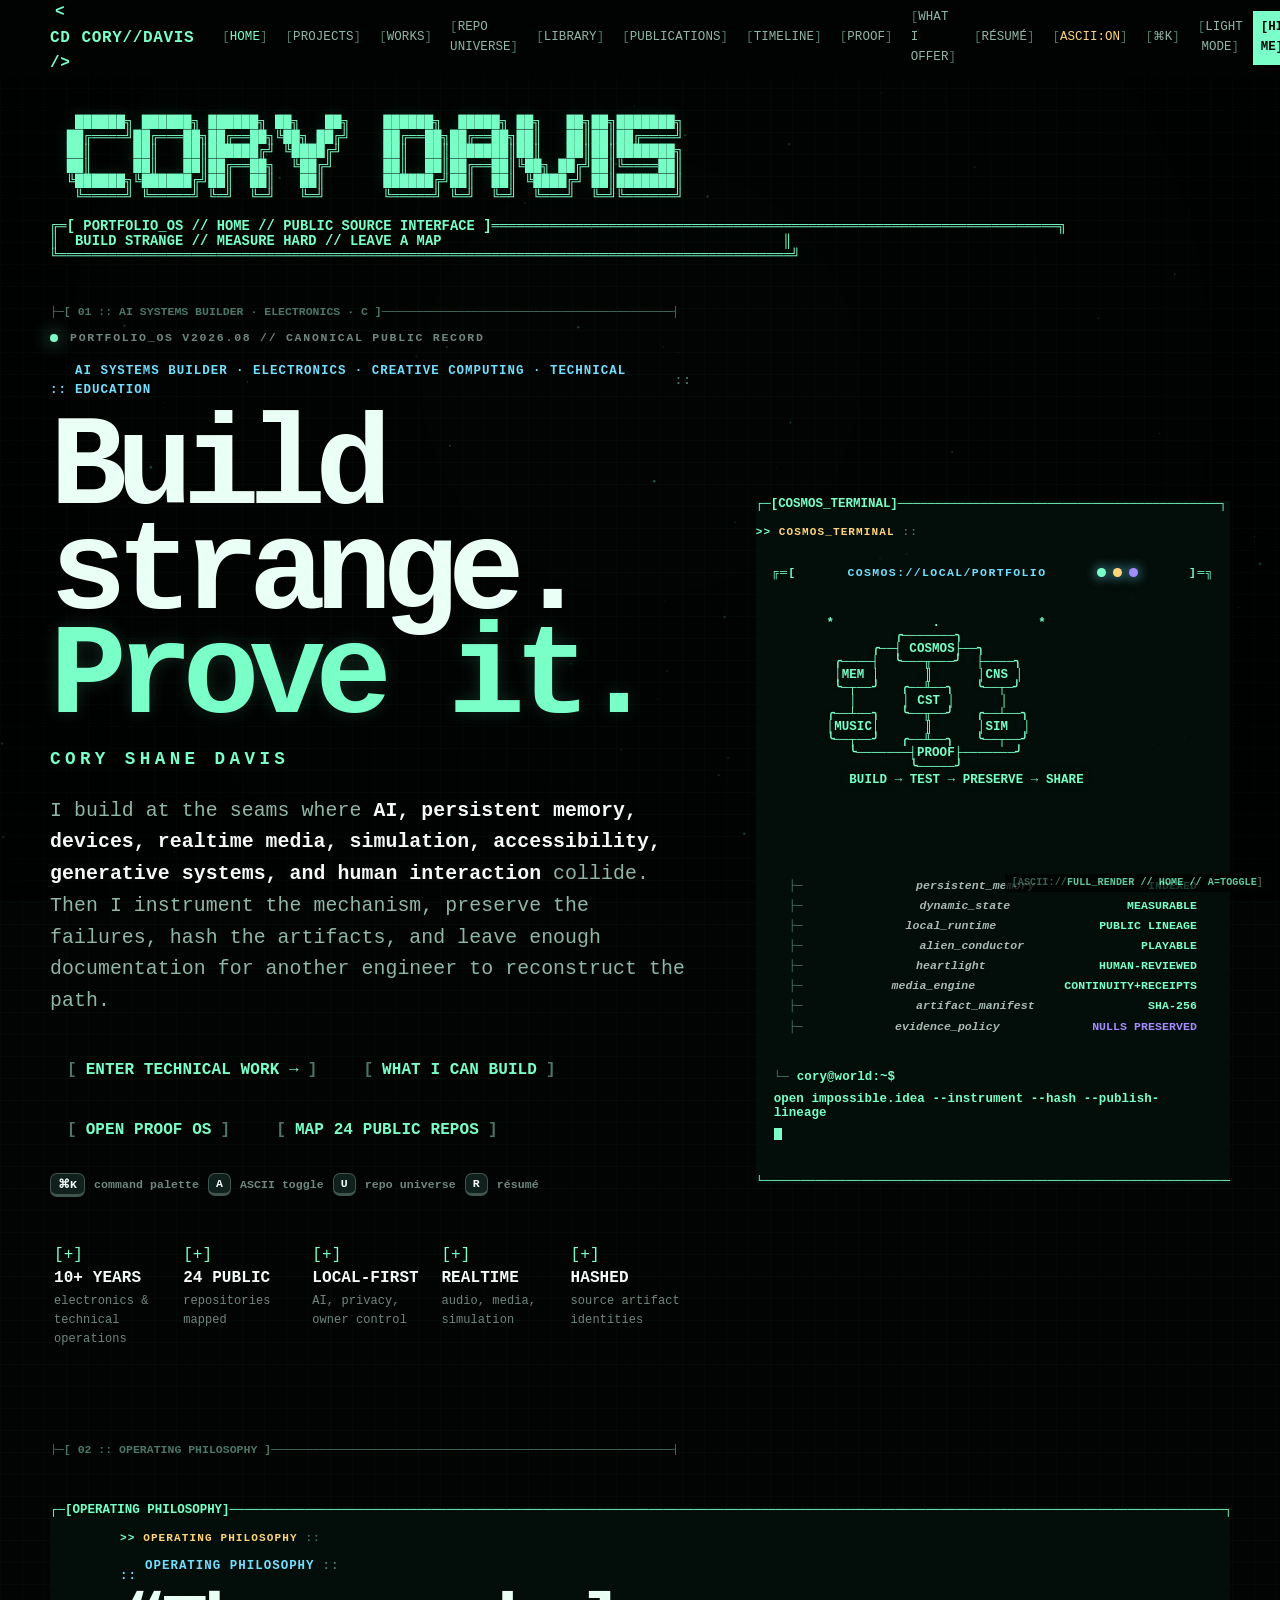
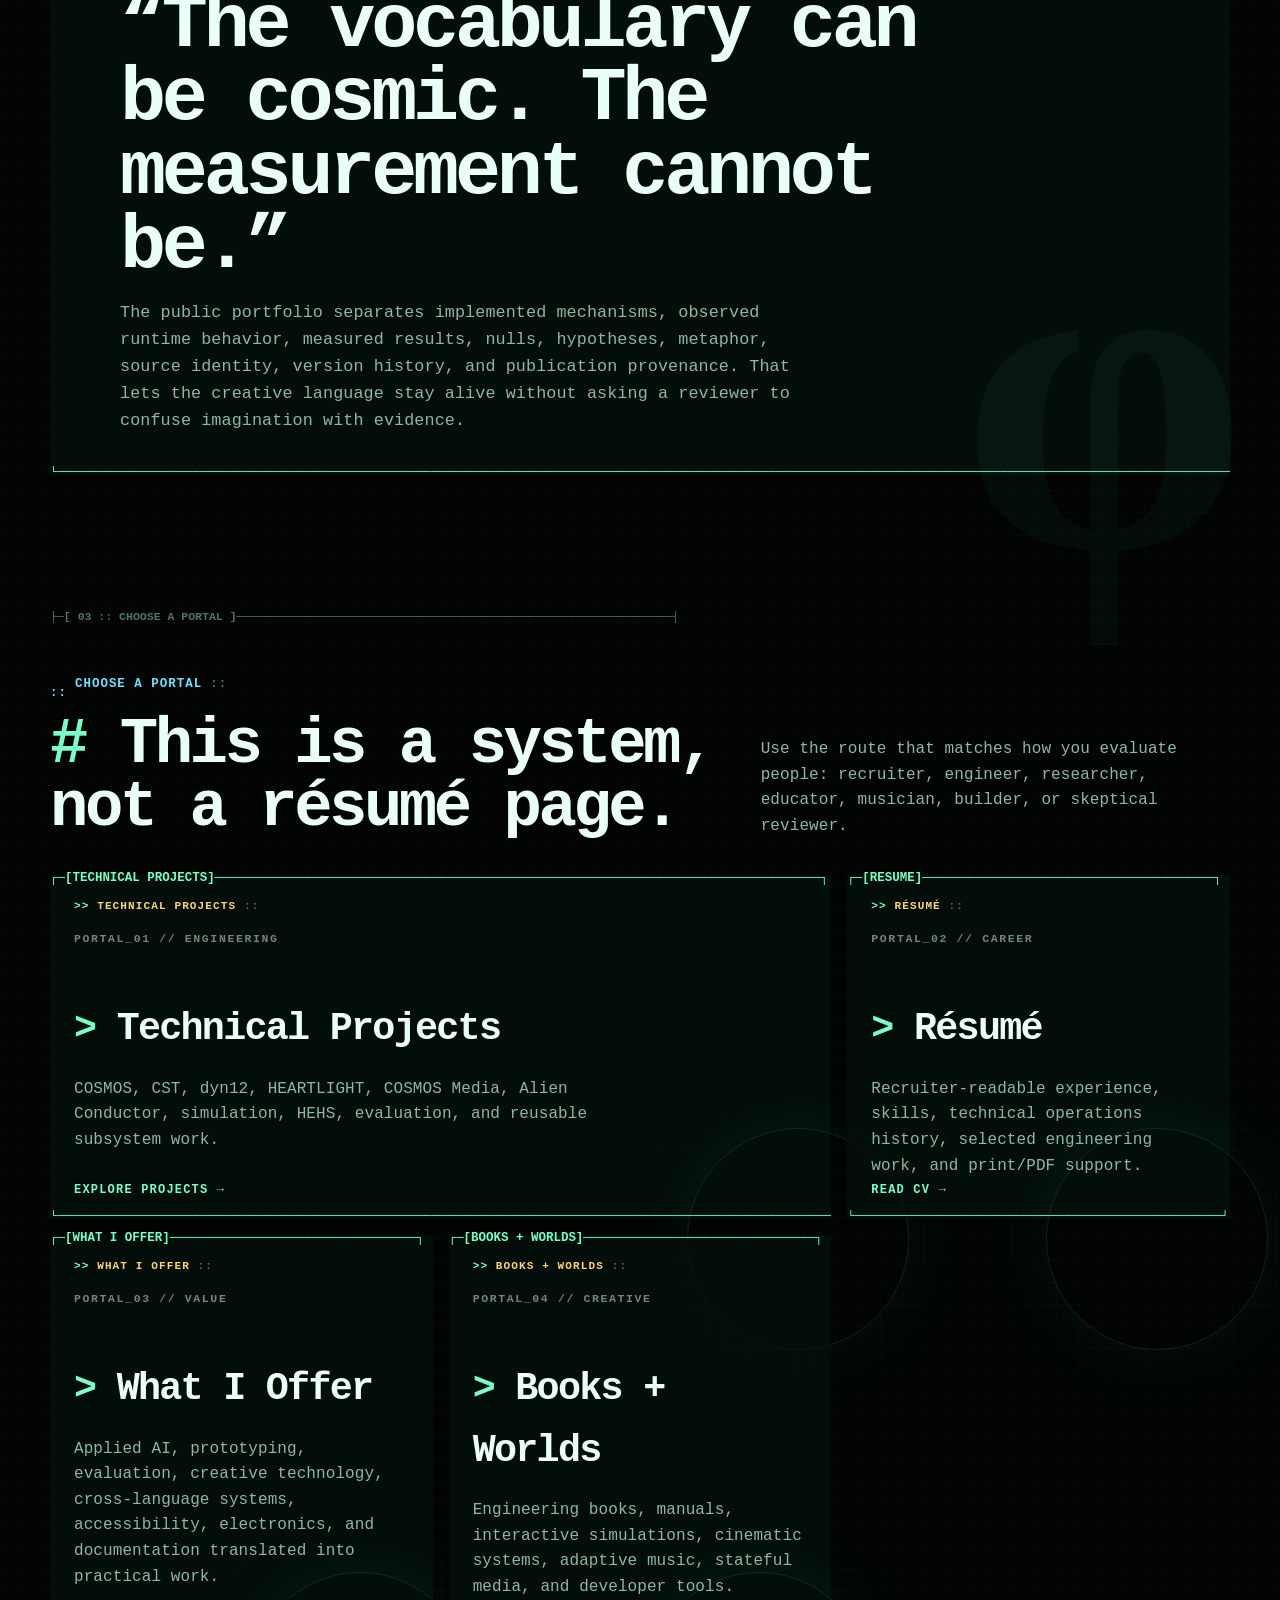
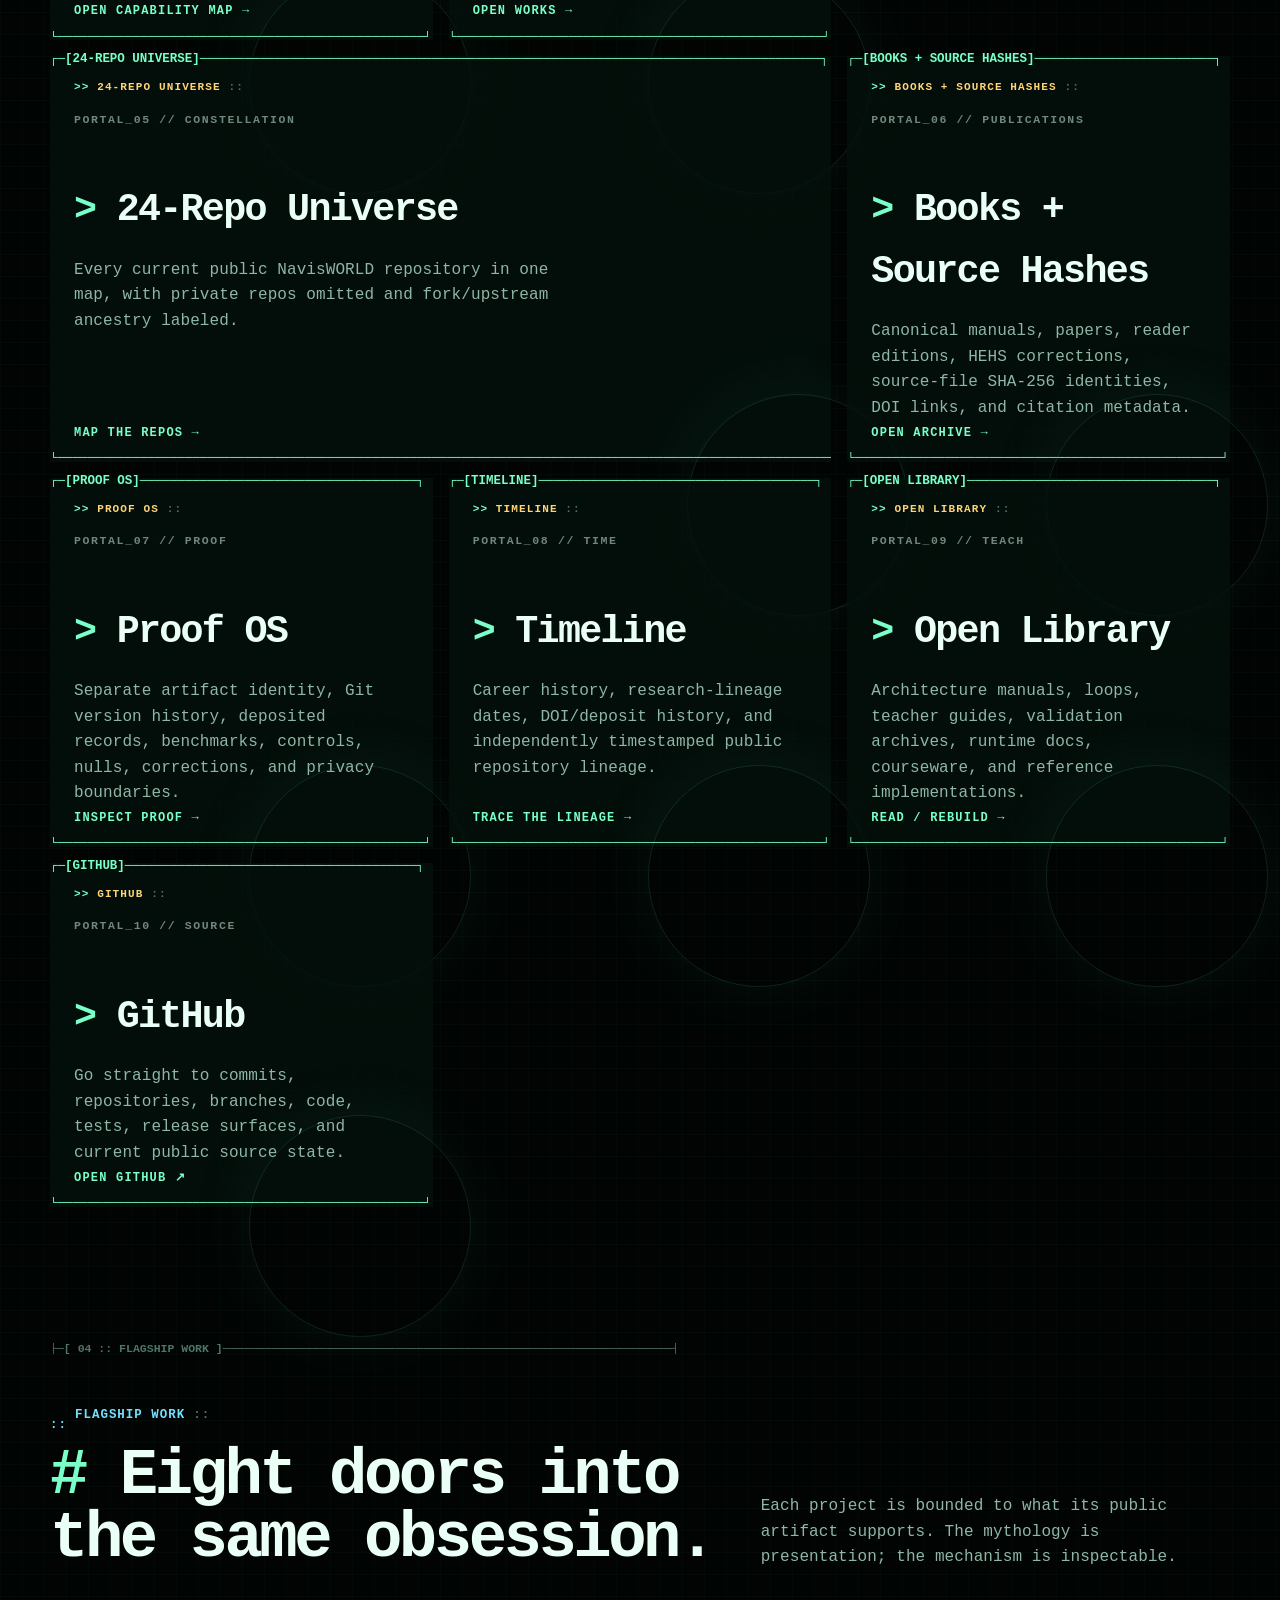
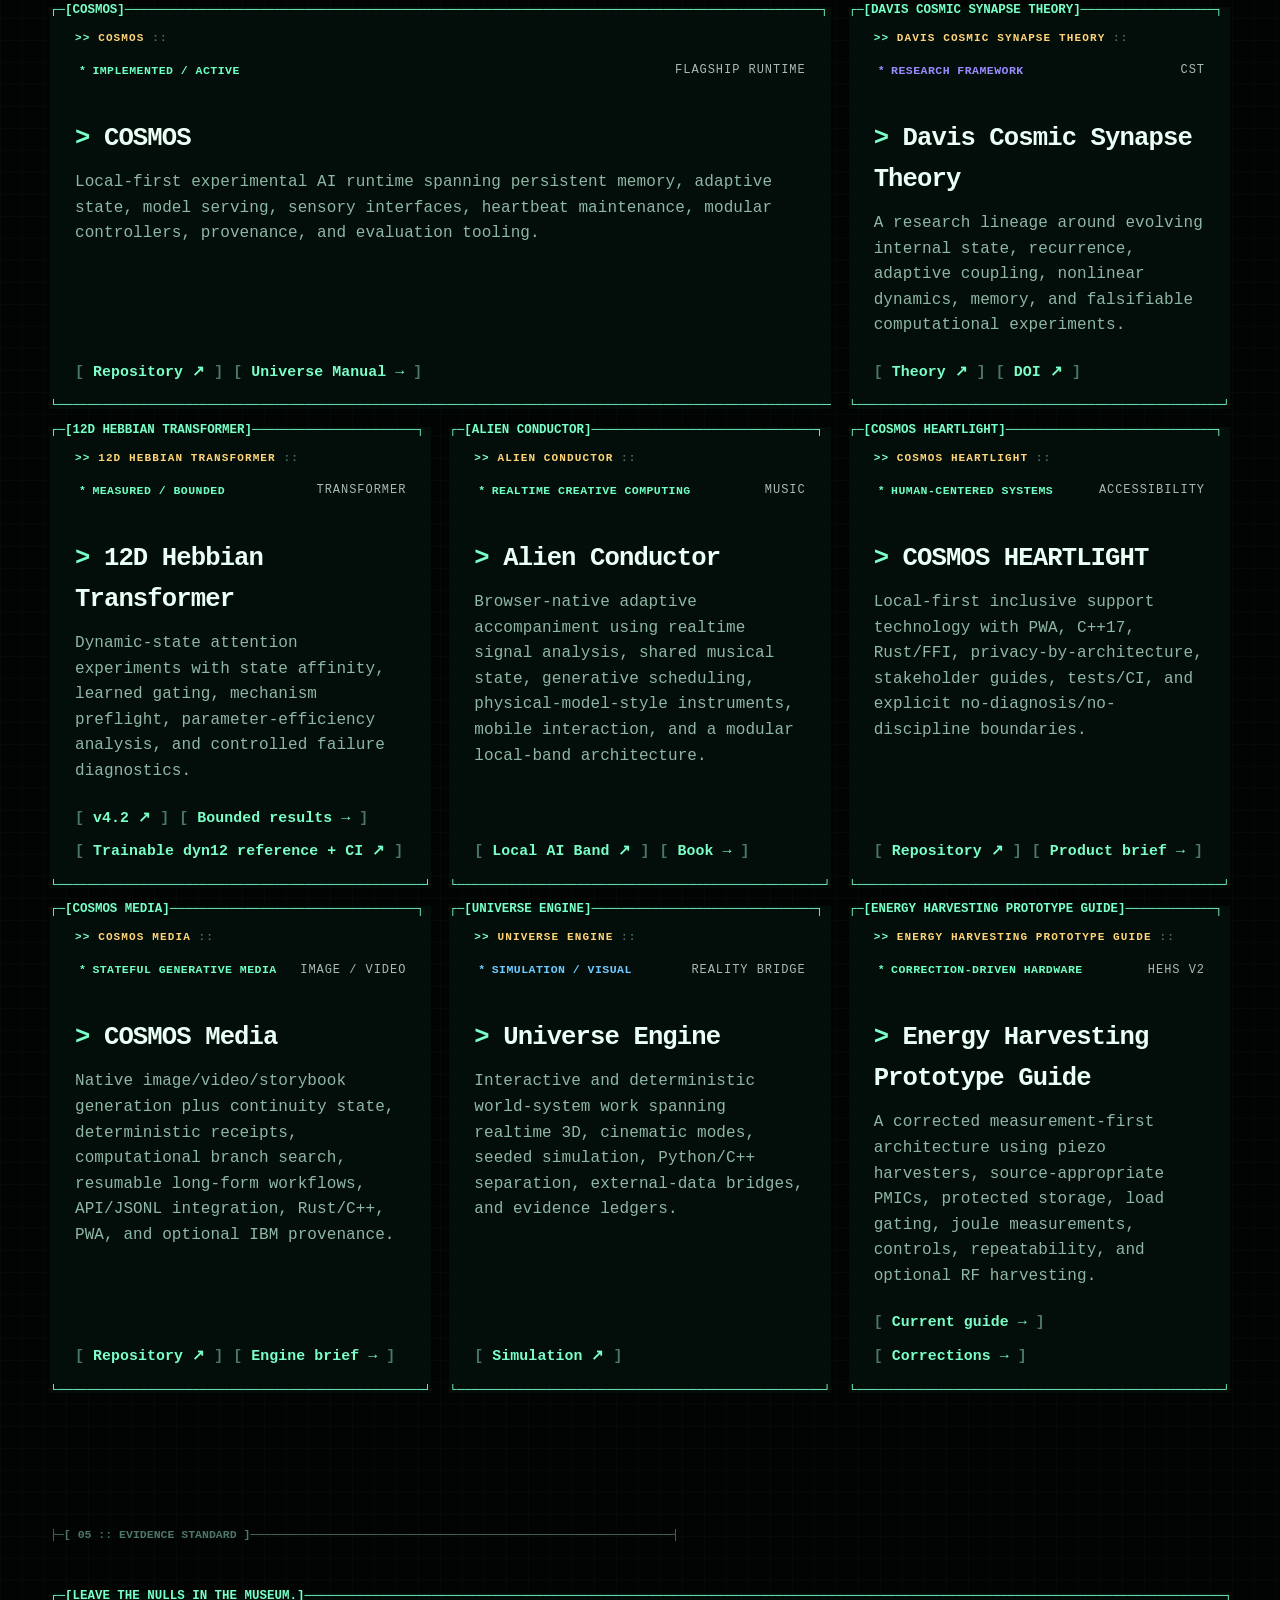
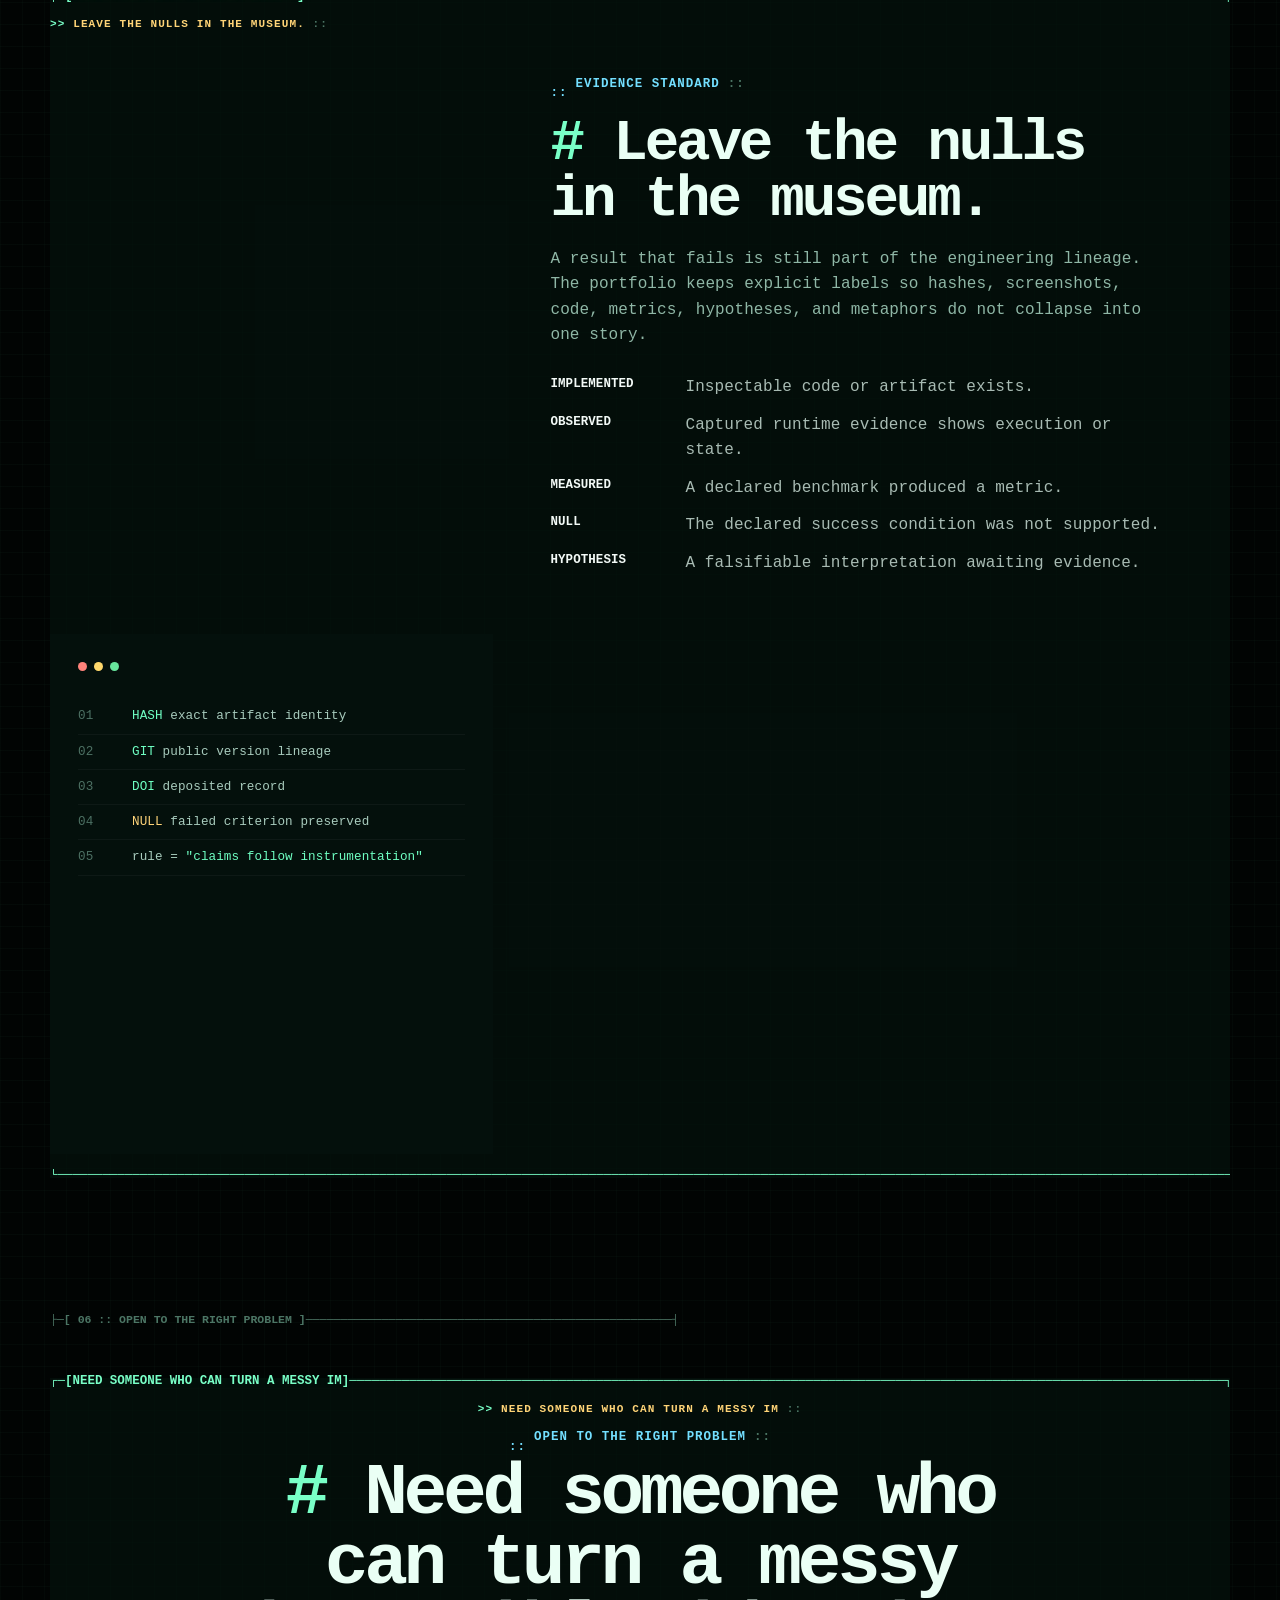
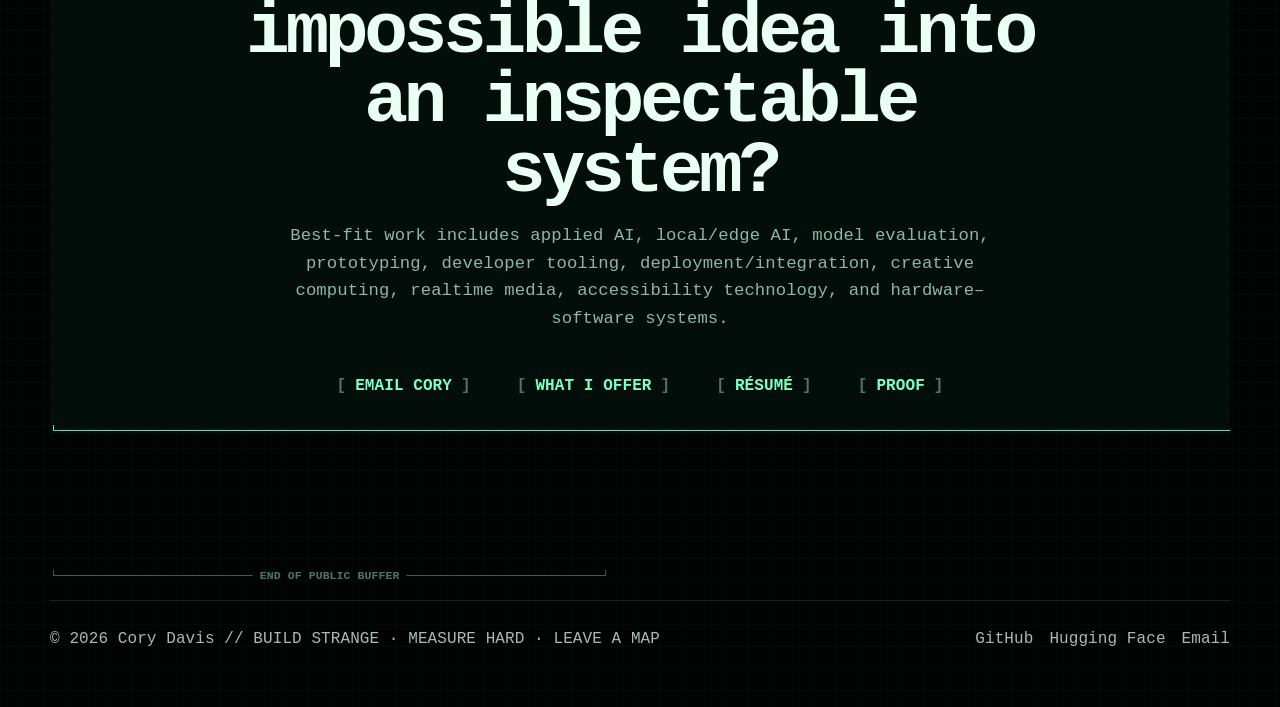
==== commit 2267b9cd: "update Portfolio OS home with full record and current flagship systems" ====
--- a/index.html
+++ b/index.html
@@ -4,7 +4,7 @@
   <meta charset="utf-8" />
   <meta name="viewport" content="width=device-width, initial-scale=1, viewport-fit=cover" />
   <meta name="theme-color" content="#040807" />
-  <meta name="description" content="Cory Davis — AI systems builder working across local AI, persistent memory, dynamic state, realtime audio, simulation, electronics, and evidence-first engineering." />
+  <meta name="description" content="Cory Davis — AI systems builder across local AI, persistent memory, model evaluation, realtime audio, simulation, accessibility technology, generative media, electronics, and evidence-first engineering." />
   <meta property="og:title" content="Cory Davis // Portfolio OS" />
   <meta property="og:description" content="Build the strange thing. Then prove what it does." />
   <meta property="og:type" content="website" />
@@ -20,110 +20,48 @@
   <div class="scanlines" aria-hidden="true"></div>
   <a class="skip-link" href="#content">Skip to content</a>
 
-  <header class="site-header">
-    <div class="site-shell header-inner">
-      <a class="brand" href="index.html" aria-label="Cory Davis home"><span class="brand-mark">CD</span><span class="brand-text">CORY//DAVIS</span></a>
-      <nav class="nav" aria-label="Primary navigation">
-        <a href="index.html" aria-current="page">Home</a><a href="projects.html">Projects</a><a href="works.html">Works</a><a href="universe.html">Repo Universe</a><a href="library.html">Library</a><a href="resume.html">Résumé</a>
-        <button type="button" data-command-open title="Open command palette">⌘K</button><button type="button" data-theme-toggle><span data-theme-label>Light mode</span></button>
-        <a class="hire-link" href="mailto:pheras.king@gmail.com?subject=Opportunity%20for%20Cory%20Davis">Hire me</a>
-      </nav>
-    </div>
-  </header>
+  <header class="site-header"><div class="site-shell header-inner"><a class="brand" href="index.html" aria-label="Cory Davis home"><span class="brand-mark">CD</span><span class="brand-text">CORY//DAVIS</span></a><nav class="nav" aria-label="Primary navigation"><a href="index.html" aria-current="page">Home</a><a href="projects.html">Projects</a><a href="works.html">Works</a><a href="universe.html">Repo Universe</a><a href="library.html">Library</a><a href="resume.html">Résumé</a><button type="button" data-command-open title="Open command palette">⌘K</button><button type="button" data-theme-toggle><span data-theme-label>Light mode</span></button><a class="hire-link" href="mailto:pheras.king@gmail.com?subject=Opportunity%20for%20Cory%20Davis">Hire me</a></nav></div></header>
 
   <main id="content">
-    <section class="os-home">
-      <div class="site-shell os-grid">
-        <div class="reveal">
-          <div class="boot-label">PORTFOLIO_OS v2026.08 // PUBLIC BUILD</div>
-          <span class="eyebrow">AI systems builder · electronics · creative computing</span>
-          <h1 class="os-title">Build strange.<br><span class="gradient-text">Prove it.</span><small>CORY SHANE DAVIS</small></h1>
-          <p class="os-copy">I build at the seams where <strong>AI, persistent memory, devices, realtime media, simulation, and human interaction</strong> collide. Then I instrument the mechanism, preserve the failures, and leave enough documentation for another engineer to reconstruct the path.</p>
-          <div class="hero-actions"><a class="btn btn-primary" href="projects.html">ENTER TECHNICAL WORK →</a><a class="btn" href="resume.html">OPEN RÉSUMÉ</a><a class="btn btn-ghost" href="universe.html">MAP EVERY REPO</a></div>
-          <div class="os-command-hint"><span class="keycap">⌘K</span> command palette <span class="keycap">U</span> repo universe <span class="keycap">R</span> résumé</div>
-          <div class="signal-strip" aria-label="Portfolio focus">
-            <div class="signal"><strong>10+ YEARS</strong><span>electronics & technical operations</span></div>
-            <div class="signal"><strong>LOCAL-FIRST</strong><span>AI runtimes & owner-controlled systems</span></div>
-            <div class="signal"><strong>PERSISTENT</strong><span>memory, state, reconciliation</span></div>
-            <div class="signal"><strong>REALTIME</strong><span>audio, sensors, simulation</span></div>
-            <div class="signal"><strong>EVIDENCE</strong><span>baselines, nulls, provenance</span></div>
-          </div>
-        </div>
+    <section class="os-home"><div class="site-shell os-grid"><div class="reveal"><div class="boot-label">PORTFOLIO_OS v2026.08 // CANONICAL PUBLIC RECORD</div><span class="eyebrow">AI systems builder · electronics · creative computing · technical education</span><h1 class="os-title">Build strange.<br><span class="gradient-text">Prove it.</span><small>CORY SHANE DAVIS</small></h1><p class="os-copy">I build at the seams where <strong>AI, persistent memory, devices, realtime media, simulation, accessibility, generative systems, and human interaction</strong> collide. Then I instrument the mechanism, preserve the failures, hash the artifacts, and leave enough documentation for another engineer to reconstruct the path.</p><div class="hero-actions"><a class="btn btn-primary" href="projects.html">ENTER TECHNICAL WORK →</a><a class="btn" href="offerings.html">WHAT I CAN BUILD</a><a class="btn" href="proof.html">OPEN PROOF OS</a><a class="btn btn-ghost" href="universe.html">MAP 24 PUBLIC REPOS</a></div><div class="os-command-hint"><span class="keycap">⌘K</span> command palette <span class="keycap">A</span> ASCII toggle <span class="keycap">U</span> repo universe <span class="keycap">R</span> résumé</div><div class="signal-strip" aria-label="Portfolio focus"><div class="signal"><strong>10+ YEARS</strong><span>electronics & technical operations</span></div><div class="signal"><strong>24 PUBLIC</strong><span>repositories mapped</span></div><div class="signal"><strong>LOCAL-FIRST</strong><span>AI, privacy, owner control</span></div><div class="signal"><strong>REALTIME</strong><span>audio, media, simulation</span></div><div class="signal"><strong>HASHED</strong><span>source artifact identities</span></div></div></div>
 
-        <div class="os-terminal reveal" aria-label="Animated portfolio system diagram">
-          <div class="os-terminal-head"><span>COSMOS://LOCAL/PORTFOLIO</span><span class="os-lights"><i></i><i></i><i></i></span></div>
-          <pre class="ascii-core" data-ascii-core aria-hidden="true"></pre>
-          <div class="boot-log" aria-label="Portfolio boot status">
-            <span data-boot-line><i>persistent_memory</i><b>INDEXED</b></span>
-            <span data-boot-line><i>dynamic_state</i><b>MEASURABLE</b></span>
-            <span data-boot-line><i>local_runtime</i><b>PUBLIC LINEAGE</b></span>
-            <span data-boot-line><i>alien_conductor</i><b>PLAYABLE</b></span>
-            <span data-boot-line><i>universe_engine</i><b>RENDERING</b></span>
-            <span data-boot-line><i>evidence_policy</i><em>NO MAGIC CLAIMS</em></span>
-          </div>
-          <div class="os-prompt">cory@world:~$ <span>open impossible.idea --instrument --publish-lineage</span><span class="cursor" aria-hidden="true"></span></div>
-        </div>
-      </div>
-    </section>
+      <div class="os-terminal reveal" aria-label="Animated portfolio system diagram"><div class="os-terminal-head"><span>COSMOS://LOCAL/PORTFOLIO</span><span class="os-lights"><i></i><i></i><i></i></span></div><pre class="ascii-core" data-ascii-core aria-hidden="true"></pre><div class="boot-log" aria-label="Portfolio boot status"><span data-boot-line><i>persistent_memory</i><b>INDEXED</b></span><span data-boot-line><i>dynamic_state</i><b>MEASURABLE</b></span><span data-boot-line><i>local_runtime</i><b>PUBLIC LINEAGE</b></span><span data-boot-line><i>alien_conductor</i><b>PLAYABLE</b></span><span data-boot-line><i>heartlight</i><b>HUMAN-REVIEWED</b></span><span data-boot-line><i>media_engine</i><b>CONTINUITY+RECEIPTS</b></span><span data-boot-line><i>artifact_manifest</i><b>SHA-256</b></span><span data-boot-line><i>evidence_policy</i><em>NULLS PRESERVED</em></span></div><div class="os-prompt">cory@world:~$ <span>open impossible.idea --instrument --hash --publish-lineage</span><span class="cursor" aria-hidden="true"></span></div></div>
+    </div></section>
 
-    <section>
-      <div class="site-shell">
-        <div class="manifesto reveal">
-          <span class="eyebrow">Operating philosophy</span>
-          <blockquote>“The vocabulary can be cosmic. The measurement cannot be.”</blockquote>
-          <p>The public portfolio separates implemented mechanisms, observed runtime behavior, measured results, nulls, hypotheses, and metaphor. That lets the creative language stay alive without asking a reviewer to confuse imagination with evidence.</p>
-        </div>
-      </div>
-    </section>
+    <section><div class="site-shell"><div class="manifesto reveal"><span class="eyebrow">Operating philosophy</span><blockquote>“The vocabulary can be cosmic. The measurement cannot be.”</blockquote><p>The public portfolio separates implemented mechanisms, observed runtime behavior, measured results, nulls, hypotheses, metaphor, source identity, version history, and publication provenance. That lets the creative language stay alive without asking a reviewer to confuse imagination with evidence.</p></div></div></section>
 
-    <section>
-      <div class="site-shell">
-        <div class="section-head reveal"><div><span class="eyebrow">Choose a portal</span><h2>This is a system, not a single résumé page.</h2></div><p>Use the route that matches how you evaluate people: recruiter, engineer, researcher, musician, builder, or curious human.</p></div>
-        <div class="portal-grid">
-          <a class="portal big reveal" href="projects.html"><span class="portal-code">PORTAL_01 // ENGINEERING</span><h3>Technical Projects</h3><p>COSMOS, CST, dynamic-state transformers, persistent memory, Reality Bridge, music, simulation, evaluation, and explicit evidence labels.</p><span class="portal-go">EXPLORE PROJECTS →</span></a>
-          <a class="portal reveal" href="resume.html"><span class="portal-code">PORTAL_02 // CAREER</span><h3>Résumé</h3><p>Recruiter-readable experience, skills, technical operations history, selected work, public links, and print/PDF support.</p><span class="portal-go">READ CV →</span></a>
-          <a class="portal reveal" href="works.html"><span class="portal-code">PORTAL_03 // CREATIVE</span><h3>Books + Worlds</h3><p>Engineering books, manuals, interactive simulations, game-like systems, cinematic visuals, adaptive music, and developer tools.</p><span class="portal-go">OPEN WORKS →</span></a>
-          <a class="portal big reveal" href="universe.html"><span class="portal-code">PORTAL_04 // CONSTELLATION</span><h3>Repository Universe</h3><p>Every current public NavisWORLD repository in one map: flagship work first, then memory, CNS, bio, quantum, model lineages, music, simulation, manuals, and libraries.</p><span class="portal-go">MAP THE REPOS →</span></a>
-          <a class="portal reveal" href="library.html"><span class="portal-code">PORTAL_05 // TEACH</span><h3>Open Library</h3><p>Architecture manuals, loops, teacher guides, validation archives, runtime docs, courseware, and reference implementations.</p><span class="portal-go">READ / REBUILD →</span></a>
-          <a class="portal reveal" href="https://github.com/NavisWORLD" target="_blank" rel="noreferrer"><span class="portal-code">PORTAL_06 // SOURCE</span><h3>GitHub</h3><p>Go straight to the source graph, commit histories, public repositories, branches, code, and release surfaces.</p><span class="portal-go">OPEN GITHUB ↗</span></a>
-        </div>
-      </div>
-    </section>
+    <section><div class="site-shell"><div class="section-head reveal"><div><span class="eyebrow">Choose a portal</span><h2>This is a system, not a résumé page.</h2></div><p>Use the route that matches how you evaluate people: recruiter, engineer, researcher, educator, musician, builder, or skeptical reviewer.</p></div><div class="portal-grid">
+      <a class="portal big reveal" href="projects.html"><span class="portal-code">PORTAL_01 // ENGINEERING</span><h3>Technical Projects</h3><p>COSMOS, CST, dyn12, HEARTLIGHT, COSMOS Media, Alien Conductor, simulation, HEHS, evaluation, and reusable subsystem work.</p><span class="portal-go">EXPLORE PROJECTS →</span></a>
+      <a class="portal reveal" href="resume.html"><span class="portal-code">PORTAL_02 // CAREER</span><h3>Résumé</h3><p>Recruiter-readable experience, skills, technical operations history, selected engineering work, and print/PDF support.</p><span class="portal-go">READ CV →</span></a>
+      <a class="portal reveal" href="offerings.html"><span class="portal-code">PORTAL_03 // VALUE</span><h3>What I Offer</h3><p>Applied AI, prototyping, evaluation, creative technology, cross-language systems, accessibility, electronics, and documentation translated into practical work.</p><span class="portal-go">OPEN CAPABILITY MAP →</span></a>
+      <a class="portal reveal" href="works.html"><span class="portal-code">PORTAL_04 // CREATIVE</span><h3>Books + Worlds</h3><p>Engineering books, manuals, interactive simulations, cinematic systems, adaptive music, stateful media, and developer tools.</p><span class="portal-go">OPEN WORKS →</span></a>
+      <a class="portal big reveal" href="universe.html"><span class="portal-code">PORTAL_05 // CONSTELLATION</span><h3>24-Repo Universe</h3><p>Every current public NavisWORLD repository in one map, with private repos omitted and fork/upstream ancestry labeled.</p><span class="portal-go">MAP THE REPOS →</span></a>
+      <a class="portal reveal" href="publications.html"><span class="portal-code">PORTAL_06 // PUBLICATIONS</span><h3>Books + Source Hashes</h3><p>Canonical manuals, papers, reader editions, HEHS corrections, source-file SHA-256 identities, DOI links, and citation metadata.</p><span class="portal-go">OPEN ARCHIVE →</span></a>
+      <a class="portal reveal" href="proof.html"><span class="portal-code">PORTAL_07 // PROOF</span><h3>Proof OS</h3><p>Separate artifact identity, Git version history, deposited records, benchmarks, controls, nulls, corrections, and privacy boundaries.</p><span class="portal-go">INSPECT PROOF →</span></a>
+      <a class="portal reveal" href="timeline.html"><span class="portal-code">PORTAL_08 // TIME</span><h3>Timeline</h3><p>Career history, research-lineage dates, DOI/deposit history, and independently timestamped public repository lineage.</p><span class="portal-go">TRACE THE LINEAGE →</span></a>
+      <a class="portal reveal" href="library.html"><span class="portal-code">PORTAL_09 // TEACH</span><h3>Open Library</h3><p>Architecture manuals, loops, teacher guides, validation archives, runtime docs, courseware, and reference implementations.</p><span class="portal-go">READ / REBUILD →</span></a>
+      <a class="portal reveal" href="https://github.com/NavisWORLD" target="_blank" rel="noreferrer"><span class="portal-code">PORTAL_10 // SOURCE</span><h3>GitHub</h3><p>Go straight to commits, repositories, branches, code, tests, release surfaces, and current public source state.</p><span class="portal-go">OPEN GITHUB ↗</span></a>
+    </div></div></section>
 
-    <section>
-      <div class="site-shell">
-        <div class="section-head reveal"><div><span class="eyebrow">Flagship work</span><h2>Six doors into the same obsession.</h2></div><p>Each project is bounded to what its public artifact supports. The mythology is presentation; the mechanism is inspectable.</p></div>
-        <div class="cards">
-          <article class="card featured reveal"><div class="card-kicker"><span class="badge implemented">Implemented / active</span><span>Flagship runtime</span></div><h3>COSMOS</h3><p>A local-first experimental AI runtime and engineering workspace spanning persistent memory, adaptive state, model serving, sensory interfaces, heartbeat maintenance, modular controllers, provenance, and evaluation tooling.</p><div class="tag-row"><span class="tag">Python</span><span class="tag">Local LLM</span><span class="tag">Memory</span><span class="tag">CNS</span><span class="tag">Evaluation</span></div><div class="card-links"><a class="inline-link" href="https://github.com/NavisWORLD/Cosmos" target="_blank" rel="noreferrer">Repository ↗</a><a class="inline-link" href="library.html">Engineering library →</a></div></article>
-          <article class="card reveal"><div class="card-kicker"><span class="badge hypothesis">Research framework</span><span>CST</span></div><h3>Davis Cosmic Synapse Theory</h3><p>A research lineage around evolving internal state, recurrence, adaptive coupling, nonlinear dynamics, memory, and falsifiable computational experiments.</p><div class="card-links"><a class="inline-link" href="https://github.com/NavisWORLD/The-theory-of-CST" target="_blank" rel="noreferrer">Theory repository ↗</a></div></article>
-          <article class="card reveal"><div class="card-kicker"><span class="badge measured">Measured / bounded</span><span>Transformer</span></div><h3>12D Hebbian Transformer</h3><p>Dynamic-state attention experiments with state affinity, learned gating, mechanism preflight, parameter-efficiency analysis, and controlled failure diagnostics.</p><div class="card-links"><a class="inline-link" href="https://github.com/NavisWORLD/The-Cosmic-Davis-12D-Hebbian-Transformer-ver.4.2" target="_blank" rel="noreferrer">v4.2 lineage ↗</a></div></article>
-          <article class="card reveal"><div class="card-kicker"><span class="badge implemented">Realtime creative computing</span><span>Music</span></div><h3>Alien Conductor</h3><p>Browser-native adaptive accompaniment using realtime signal analysis, musical context, generative scheduling, mobile interaction, and a modular local-band architecture.</p><div class="card-links"><a class="inline-link" href="https://github.com/NavisWORLD/-reality-bridge-alien-conductor-local-ai-band" target="_blank" rel="noreferrer">Local AI Band ↗</a></div></article>
-          <article class="card reveal"><div class="card-kicker"><span class="badge reconstruction">Simulation / visual</span><span>Reality Bridge</span></div><h3>Universe Engine</h3><p>Interactive and deterministic world-system work spanning realtime 3D, cinematic modes, seeded simulation, Python/C++ separation, external-data bridges, and evidence ledgers.</p><div class="card-links"><a class="inline-link" href="https://github.com/NavisWORLD/Reality-bridge-universal-probe-engine-sim-" target="_blank" rel="noreferrer">Simulation repo ↗</a></div></article>
-          <article class="card reveal"><div class="card-kicker"><span class="badge implemented">Reusable tooling</span><span>Libraries</span></div><h3>CST Libraries + Bridges</h3><p>Smaller public surfaces for Python/C++/Rust libraries, CNS controllers, memory/reconciliation, bio/sensory integration, and IBM/Azure quantum provenance.</p><div class="card-links"><a class="inline-link" href="universe.html">Browse all repositories →</a></div></article>
-        </div>
-      </div>
-    </section>
+    <section><div class="site-shell"><div class="section-head reveal"><div><span class="eyebrow">Flagship work</span><h2>Eight doors into the same obsession.</h2></div><p>Each project is bounded to what its public artifact supports. The mythology is presentation; the mechanism is inspectable.</p></div><div class="cards">
+      <article class="card featured reveal"><div class="card-kicker"><span class="badge implemented">Implemented / active</span><span>Flagship runtime</span></div><h3>COSMOS</h3><p>Local-first experimental AI runtime spanning persistent memory, adaptive state, model serving, sensory interfaces, heartbeat maintenance, modular controllers, provenance, and evaluation tooling.</p><div class="card-links"><a class="inline-link" href="https://github.com/NavisWORLD/Cosmos" target="_blank" rel="noreferrer">Repository ↗</a><a class="inline-link" href="publications/COSMOS_CST_UNIVERSE_MANUAL_READER.md">Universe Manual →</a></div></article>
+      <article class="card reveal"><div class="card-kicker"><span class="badge hypothesis">Research framework</span><span>CST</span></div><h3>Davis Cosmic Synapse Theory</h3><p>A research lineage around evolving internal state, recurrence, adaptive coupling, nonlinear dynamics, memory, and falsifiable computational experiments.</p><div class="card-links"><a class="inline-link" href="https://github.com/NavisWORLD/The-theory-of-CST" target="_blank" rel="noreferrer">Theory ↗</a><a class="inline-link" href="https://doi.org/10.5281/zenodo.17574447" target="_blank" rel="noreferrer">DOI ↗</a></div></article>
+      <article class="card reveal"><div class="card-kicker"><span class="badge measured">Measured / bounded</span><span>Transformer</span></div><h3>12D Hebbian Transformer</h3><p>Dynamic-state attention experiments with state affinity, learned gating, mechanism preflight, parameter-efficiency analysis, and controlled failure diagnostics.</p><div class="card-links"><a class="inline-link" href="https://github.com/NavisWORLD/The-Cosmic-Davis-12D-Hebbian-Transformer-ver.4.2" target="_blank" rel="noreferrer">v4.2 ↗</a><a class="inline-link" href="proof.html">Bounded results →</a></div></article>
+      <article class="card reveal"><div class="card-kicker"><span class="badge implemented">Realtime creative computing</span><span>Music</span></div><h3>Alien Conductor</h3><p>Browser-native adaptive accompaniment using realtime signal analysis, shared musical state, generative scheduling, physical-model-style instruments, mobile interaction, and a modular local-band architecture.</p><div class="card-links"><a class="inline-link" href="https://github.com/NavisWORLD/-reality-bridge-alien-conductor-local-ai-band" target="_blank" rel="noreferrer">Local AI Band ↗</a><a class="inline-link" href="publications/ALIEN_CONDUCTOR_ENGINEERING_BOOK_READER.md">Book →</a></div></article>
+      <article class="card reveal"><div class="card-kicker"><span class="badge implemented">Human-centered systems</span><span>Accessibility</span></div><h3>COSMOS HEARTLIGHT</h3><p>Local-first inclusive support technology with PWA, C++17, Rust/FFI, privacy-by-architecture, stakeholder guides, tests/CI, and explicit no-diagnosis/no-discipline boundaries.</p><div class="card-links"><a class="inline-link" href="https://github.com/NavisWORLD/COSMOS-HEARTLIGHT" target="_blank" rel="noreferrer">Repository ↗</a><a class="inline-link" href="publications/HEARTLIGHT_PRODUCT_BRIEF.md">Product brief →</a></div></article>
+      <article class="card reveal"><div class="card-kicker"><span class="badge implemented">Stateful generative media</span><span>Image / video</span></div><h3>COSMOS Media</h3><p>Native image/video/storybook generation plus continuity state, deterministic receipts, computational branch search, resumable long-form workflows, API/JSONL integration, Rust/C++, PWA, and optional IBM provenance.</p><div class="card-links"><a class="inline-link" href="https://github.com/NavisWORLD/Cosmic-quantum-video-picture-generator-" target="_blank" rel="noreferrer">Repository ↗</a><a class="inline-link" href="publications/COSMOS_MEDIA_ENGINE_BRIEF.md">Engine brief →</a></div></article>
+      <article class="card reveal"><div class="card-kicker"><span class="badge reconstruction">Simulation / visual</span><span>Reality Bridge</span></div><h3>Universe Engine</h3><p>Interactive and deterministic world-system work spanning realtime 3D, cinematic modes, seeded simulation, Python/C++ separation, external-data bridges, and evidence ledgers.</p><div class="card-links"><a class="inline-link" href="https://github.com/NavisWORLD/Reality-bridge-universal-probe-engine-sim-" target="_blank" rel="noreferrer">Simulation ↗</a></div></article>
+      <article class="card reveal"><div class="card-kicker"><span class="badge measured">Correction-driven hardware</span><span>HEHS v2</span></div><h3>Energy Harvesting Prototype Guide</h3><p>A corrected measurement-first architecture using piezo harvesters, source-appropriate PMICs, protected storage, load gating, joule measurements, controls, repeatability, and optional RF harvesting.</p><div class="card-links"><a class="inline-link" href="publications/HEHS_V2_ENGINEERING_GUIDE.md">Current guide →</a><a class="inline-link" href="publications/HEHS_V1_TO_V2_CORRECTION_LEDGER.md">Corrections →</a></div></article>
+    </div></div></section>
 
-    <section>
-      <div class="site-shell">
-        <div class="evidence-panel reveal">
-          <div class="evidence-copy"><span class="eyebrow">Evidence standard</span><h2>Leave the nulls in the museum.</h2><p>A result that fails is still part of the engineering lineage. The portfolio keeps explicit labels so screenshots, code, metrics, hypotheses, and metaphors do not collapse into one story.</p><ul class="evidence-list"><li><strong>IMPLEMENTED</strong><span>Inspectable code or artifact exists.</span></li><li><strong>OBSERVED</strong><span>Captured runtime evidence shows execution or state.</span></li><li><strong>MEASURED</strong><span>A declared benchmark produced a metric.</span></li><li><strong>NULL</strong><span>The declared success condition was not supported.</span></li><li><strong>HYPOTHESIS</strong><span>A falsifiable interpretation awaiting evidence.</span></li></ul></div>
-          <div class="evidence-code" aria-label="Evidence terminal"><div class="terminal-head"><span></span><span></span><span></span></div><div class="terminal-line"><span class="ln">01</span><span><span class="ok">PASS</span> artifact exists → link it</span></div><div class="terminal-line"><span class="ln">02</span><span><span class="ok">PASS</span> mechanism runs → instrument it</span></div><div class="terminal-line"><span class="ln">03</span><span><span class="warn">NULL</span> hypothesis misses → preserve it</span></div><div class="terminal-line"><span class="ln">04</span><span><span class="violet">HYPOTHESIS</span> ask the next test</span></div><div class="terminal-line"><span class="ln">05</span><span>rule = <span class="ok">"claims follow instrumentation"</span></span></div></div>
-        </div>
-      </div>
-    </section>
+    <section><div class="site-shell"><div class="evidence-panel reveal"><div class="evidence-copy"><span class="eyebrow">Evidence standard</span><h2>Leave the nulls in the museum.</h2><p>A result that fails is still part of the engineering lineage. The portfolio keeps explicit labels so hashes, screenshots, code, metrics, hypotheses, and metaphors do not collapse into one story.</p><ul class="evidence-list"><li><strong>IMPLEMENTED</strong><span>Inspectable code or artifact exists.</span></li><li><strong>OBSERVED</strong><span>Captured runtime evidence shows execution or state.</span></li><li><strong>MEASURED</strong><span>A declared benchmark produced a metric.</span></li><li><strong>NULL</strong><span>The declared success condition was not supported.</span></li><li><strong>HYPOTHESIS</strong><span>A falsifiable interpretation awaiting evidence.</span></li></ul></div><div class="evidence-code" aria-label="Evidence terminal"><div class="terminal-head"><span></span><span></span><span></span></div><div class="terminal-line"><span class="ln">01</span><span><span class="ok">HASH</span> exact artifact identity</span></div><div class="terminal-line"><span class="ln">02</span><span><span class="ok">GIT</span> public version lineage</span></div><div class="terminal-line"><span class="ln">03</span><span><span class="ok">DOI</span> deposited record</span></div><div class="terminal-line"><span class="ln">04</span><span><span class="warn">NULL</span> failed criterion preserved</span></div><div class="terminal-line"><span class="ln">05</span><span>rule = <span class="ok">"claims follow instrumentation"</span></span></div></div></div></div></section>
 
-    <section>
-      <div class="site-shell">
-        <div class="cta reveal"><span class="eyebrow">Open to the right problem</span><h2>Need someone who can turn a messy impossible idea into an inspectable system?</h2><p>Best-fit work includes applied AI, local/edge AI, model evaluation, solutions/deployment engineering, developer tooling, AI infrastructure, technical success, creative computing, and hardware–software integration.</p><div class="hero-actions"><a class="btn btn-primary" href="mailto:pheras.king@gmail.com?subject=Let%27s%20talk%20about%20a%20role">EMAIL CORY</a><a class="btn" href="resume.html">RÉSUMÉ</a><a class="btn" href="universe.html">REPO UNIVERSE</a></div></div>
-      </div>
-    </section>
+    <section><div class="site-shell"><div class="cta reveal"><span class="eyebrow">Open to the right problem</span><h2>Need someone who can turn a messy impossible idea into an inspectable system?</h2><p>Best-fit work includes applied AI, local/edge AI, model evaluation, prototyping, developer tooling, deployment/integration, creative computing, realtime media, accessibility technology, and hardware–software systems.</p><div class="hero-actions"><a class="btn btn-primary" href="mailto:pheras.king@gmail.com?subject=Let%27s%20talk%20about%20a%20role">EMAIL CORY</a><a class="btn" href="offerings.html">WHAT I OFFER</a><a class="btn" href="resume.html">RÉSUMÉ</a><a class="btn" href="proof.html">PROOF</a></div></div></div></section>
   </main>
 
-  <footer class="site-footer"><div class="site-shell footer-grid"><span>© <span data-year></span> Cory Davis // BUILD STRANGE · MEASURE HARD · LEAVE A MAP</span><div class="footer-links"><a href="https://github.com/NavisWORLD" target="_blank" rel="noreferrer">GitHub</a><a href="https://huggingface.co/phera-ra/QC67_cosmo" target="_blank" rel="noreferrer">Hugging Face</a><a href="https://doi.org/10.5281/zenodo.17574447" target="_blank" rel="noreferrer">DOI</a><a href="mailto:pheras.king@gmail.com">Email</a></div></div></footer>
+  <footer class="site-footer"><div class="site-shell footer-grid"><span>© <span data-year></span> Cory Davis // BUILD STRANGE · MEASURE HARD · LEAVE A MAP</span><div class="footer-links"><a href="https://github.com/NavisWORLD" target="_blank" rel="noreferrer">GitHub</a><a href="https://huggingface.co/phera-ra/QC67_cosmo" target="_blank" rel="noreferrer">Hugging Face</a><a href="mailto:pheras.king@gmail.com">Email</a></div></div></footer>
 
-  <div class="command-palette" data-command-palette aria-hidden="true"><div class="command-box" role="dialog" aria-modal="true" aria-label="Quick navigation"><input class="command-input" data-command-input type="search" placeholder="type: cosmos, books, repos, resume…" aria-label="Search portfolio commands"/><div class="command-results"><a class="command-item" data-command-item href="projects.html"><span>Technical projects</span><span class="command-key">PROJECTS</span></a><a class="command-item" data-command-item href="works.html"><span>Books, worlds, visual systems, tools</span><span class="command-key">WORKS</span></a><a class="command-item" data-command-item href="universe.html"><span>Every public repository</span><span class="command-key">REPOS</span></a><a class="command-item" data-command-item href="library.html"><span>Open engineering library</span><span class="command-key">LIBRARY</span></a><a class="command-item" data-command-item href="resume.html"><span>Recruiter résumé</span><span class="command-key">CV</span></a><a class="command-item" data-command-item href="https://github.com/NavisWORLD/Cosmos" target="_blank" rel="noreferrer"><span>Open COSMOS</span><span class="command-key">GITHUB</span></a></div></div></div>
-
+  <div class="command-palette" data-command-palette aria-hidden="true"><div class="command-box" role="dialog" aria-modal="true" aria-label="Quick navigation"><input class="command-input" data-command-input type="search" placeholder="type: projects, proof, publications, offer…" aria-label="Search portfolio commands"/><div class="command-results"><a class="command-item" data-command-item href="projects.html"><span>Technical projects</span><span class="command-key">PROJECTS</span></a><a class="command-item" data-command-item href="resume.html"><span>Résumé</span><span class="command-key">CV</span></a><a class="command-item" data-command-item href="universe.html"><span>Repository universe</span><span class="command-key">REPOS</span></a><a class="command-item" data-command-item href="mailto:pheras.king@gmail.com"><span>Contact Cory</span><span class="command-key">EMAIL</span></a></div></div></div>
   <script src="app.js" defer></script>
   <script src="os.js" defer></script>
 </body>
--- a/os.css
+++ b/os.css
@@ -1,6 +1,7 @@
 /* CORY.DAVIS // PORTFOLIO_OS supplemental visual system */
 :root{--os-green:#79ffc7;--os-cyan:#73dfff;--os-violet:#a38cff;--os-gold:#ffd477;--os-red:#ff7e9d;--os-black:#020504;--os-grid:rgba(121,255,199,.075)}
 body{overflow-x:hidden}
+.gradient-text{background:linear-gradient(95deg,var(--os-green),#f2fff9 42%,var(--os-cyan) 67%,var(--os-violet));-webkit-background-clip:text;background-clip:text;color:transparent}
 .void-canvas{position:fixed;inset:0;width:100%;height:100%;z-index:-3;pointer-events:none;opacity:.72}
 .scanlines{position:fixed;inset:0;z-index:999;pointer-events:none;opacity:.14;background:repeating-linear-gradient(to bottom,transparent 0,transparent 3px,rgba(255,255,255,.025) 4px);mix-blend-mode:overlay}
 body::after{content:"";position:fixed;inset:0;z-index:-2;pointer-events:none;background:radial-gradient(circle at 50% 42%,transparent 0 26%,rgba(0,0,0,.15) 58%,rgba(0,0,0,.54) 100%)}
@@ -18,14 +19,14 @@
 .os-copy{max-width:740px;color:var(--muted);font-size:clamp(1.05rem,1.9vw,1.24rem)}
 .os-copy strong{color:var(--text)}
 
-.os-terminal{position:relative;border:1px solid rgba(121,255,199,.2);border-radius:26px;background:linear-gradient(155deg,rgba(121,255,199,.07),transparent 34%),rgba(1,8,6,.78);box-shadow:0 30px 100px rgba(0,0,0,.48),inset 0 0 80px rgba(121,255,199,.025);overflow:hidden;min-height:540px}
+.os-terminal{position:relative;border:1px solid rgba(121,255,199,.2);border-radius:26px;background:linear-gradient(155deg,rgba(121,255,199,.07),transparent 34%),rgba(1,8,6,.78);box-shadow:0 30px 100px rgba(0,0,0,.48),inset 0 0 80px rgba(121,255,199,.025);overflow:hidden;min-height:540px;transition:transform .18s ease}
 .os-terminal::before{content:"";position:absolute;inset:0;pointer-events:none;background-image:linear-gradient(var(--os-grid) 1px,transparent 1px),linear-gradient(90deg,var(--os-grid) 1px,transparent 1px);background-size:30px 30px;mask-image:linear-gradient(to bottom,#000,transparent 86%)}
 .os-terminal-head{position:relative;z-index:2;display:flex;align-items:center;justify-content:space-between;padding:14px 16px;border-bottom:1px solid rgba(121,255,199,.12);font:700 .72rem var(--mono);letter-spacing:.12em;color:var(--faint)}
 .os-lights{display:flex;gap:7px}.os-lights i{display:block;width:9px;height:9px;border-radius:50%;background:var(--os-green);box-shadow:0 0 12px currentColor}.os-lights i:nth-child(2){background:var(--os-gold)}.os-lights i:nth-child(3){background:var(--os-violet)}
 .ascii-core{position:relative;z-index:2;white-space:pre;overflow:hidden;margin:0;padding:24px 18px 8px;color:var(--os-green);font:700 clamp(.47rem,1.02vw,.78rem)/1.05 var(--mono);text-shadow:0 0 12px rgba(121,255,199,.28);min-height:260px}
 .boot-log{position:relative;z-index:2;margin:8px 18px 18px;padding:15px;border:1px solid rgba(121,255,199,.12);border-radius:14px;background:rgba(0,0,0,.34);font:600 .72rem/1.75 var(--mono);color:var(--muted)}
 .boot-log span{display:flex;justify-content:space-between;gap:12px}.boot-log b{color:var(--os-green);font-weight:800}.boot-log em{color:var(--os-violet);font-style:normal}
-.os-prompt{position:relative;z-index:2;display:flex;align-items:center;gap:8px;padding:0 18px 20px;color:var(--os-green);font:800 .78rem var(--mono)}
+.os-prompt{position:relative;z-index:2;display:flex;flex-wrap:wrap;align-items:center;gap:8px;padding:0 18px 20px;color:var(--os-green);font:800 .78rem var(--mono);overflow-wrap:anywhere}
 .os-prompt .cursor{width:8px;height:1em;background:currentColor;animation:blink 1s steps(1) infinite}
 
 .signal-strip{display:grid;grid-template-columns:repeat(5,1fr);border:1px solid var(--line);border-radius:18px;overflow:hidden;margin-top:36px;background:var(--line)}
@@ -51,7 +52,11 @@
 .repo-grid{display:grid;grid-template-columns:repeat(3,1fr);gap:16px}.repo-tile{position:relative;display:block;min-height:280px;padding:24px;border:1px solid var(--line);border-radius:22px;background:rgba(5,17,13,.74);text-decoration:none;transition:transform .2s ease,border-color .2s ease}.repo-tile:hover{transform:translateY(-4px);border-color:rgba(121,255,199,.35)}.repo-index{color:var(--faint);font:800 .7rem var(--mono)}.repo-tile h3{font-size:1.45rem;letter-spacing:-.035em;margin:52px 0 10px}.repo-tile p{color:var(--muted)}.repo-go{position:absolute;bottom:20px;left:24px;color:var(--os-green);font:900 .72rem var(--mono)}
 .repo-list{border:1px solid var(--line);border-radius:24px;overflow:hidden;background:rgba(5,15,12,.62)}.repo-list a{display:grid;grid-template-columns:minmax(240px,1fr) minmax(260px,1.2fr) 24px;gap:20px;align-items:center;padding:18px 20px;border-bottom:1px solid var(--line);text-decoration:none;transition:background .18s ease}.repo-list a:last-child{border-bottom:0}.repo-list a:hover{background:rgba(121,255,199,.055)}.repo-list strong{font:800 .9rem var(--mono);overflow-wrap:anywhere}.repo-list span{color:var(--muted);font-size:.9rem}.repo-list b{color:var(--os-green)}
 
-.os-command-hint{display:inline-flex;gap:9px;align-items:center;color:var(--faint);font:700 .72rem var(--mono);margin-top:18px}.keycap{border:1px solid var(--line-strong);border-bottom-width:3px;border-radius:7px;padding:3px 7px;color:var(--text);background:var(--panel-solid)}
+.os-command-hint{display:inline-flex;flex-wrap:wrap;gap:9px;align-items:center;color:var(--faint);font:700 .72rem var(--mono);margin-top:18px}.keycap{border:1px solid var(--line-strong);border-bottom-width:3px;border-radius:7px;padding:3px 7px;color:var(--text);background:var(--panel-solid)}
+
+:root[data-theme="light"] .os-terminal,:root[data-theme="light"] .portal,:root[data-theme="light"] .repo-tile,:root[data-theme="light"] .repo-list,:root[data-theme="light"] .constellation{background-color:rgba(245,252,248,.88)}
+:root[data-theme="light"] .signal{background:rgba(250,255,252,.92)}
+:root[data-theme="light"] .boot-log{background:rgba(255,255,255,.66)}
 
 @keyframes blink{50%{opacity:0}}@keyframes pulseDot{50%{transform:scale(.68);opacity:.55}}@keyframes coreFloat{50%{transform:translate(-50%,-53%) rotate(2deg)}}
 
